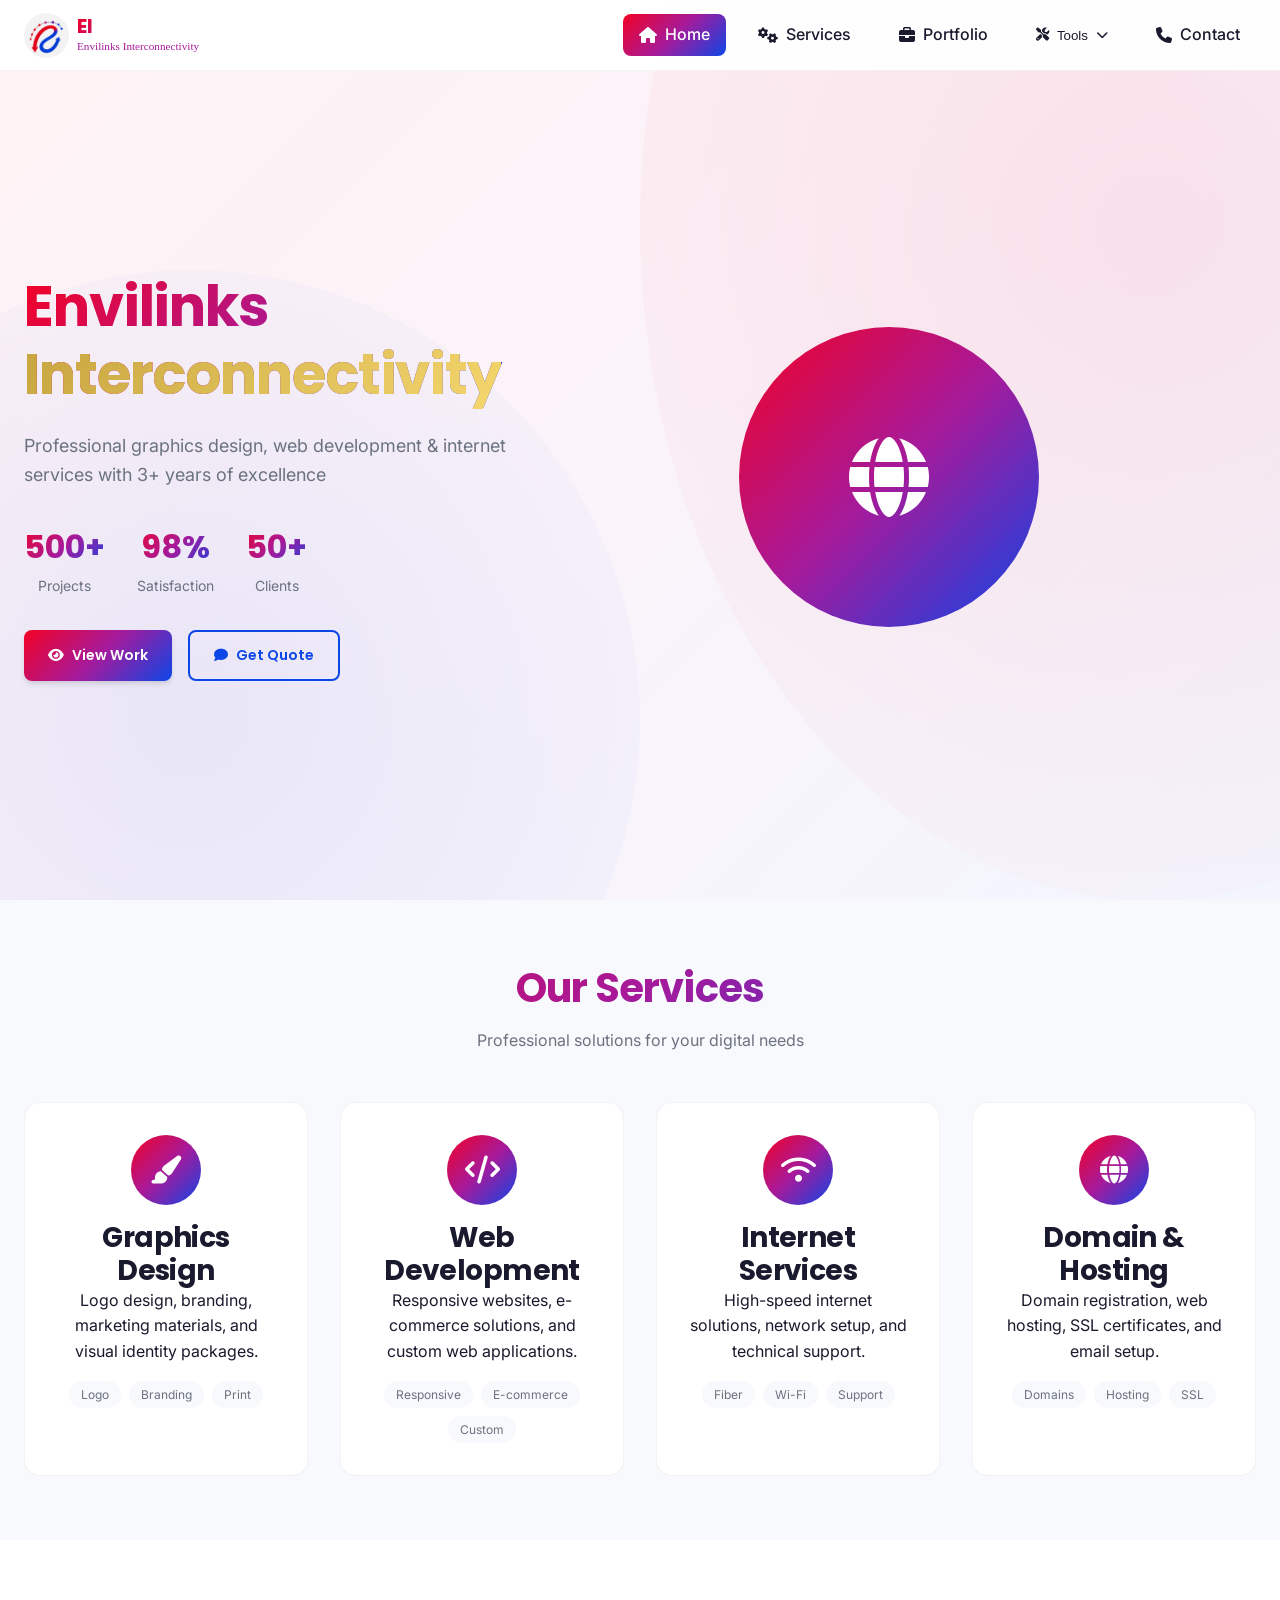
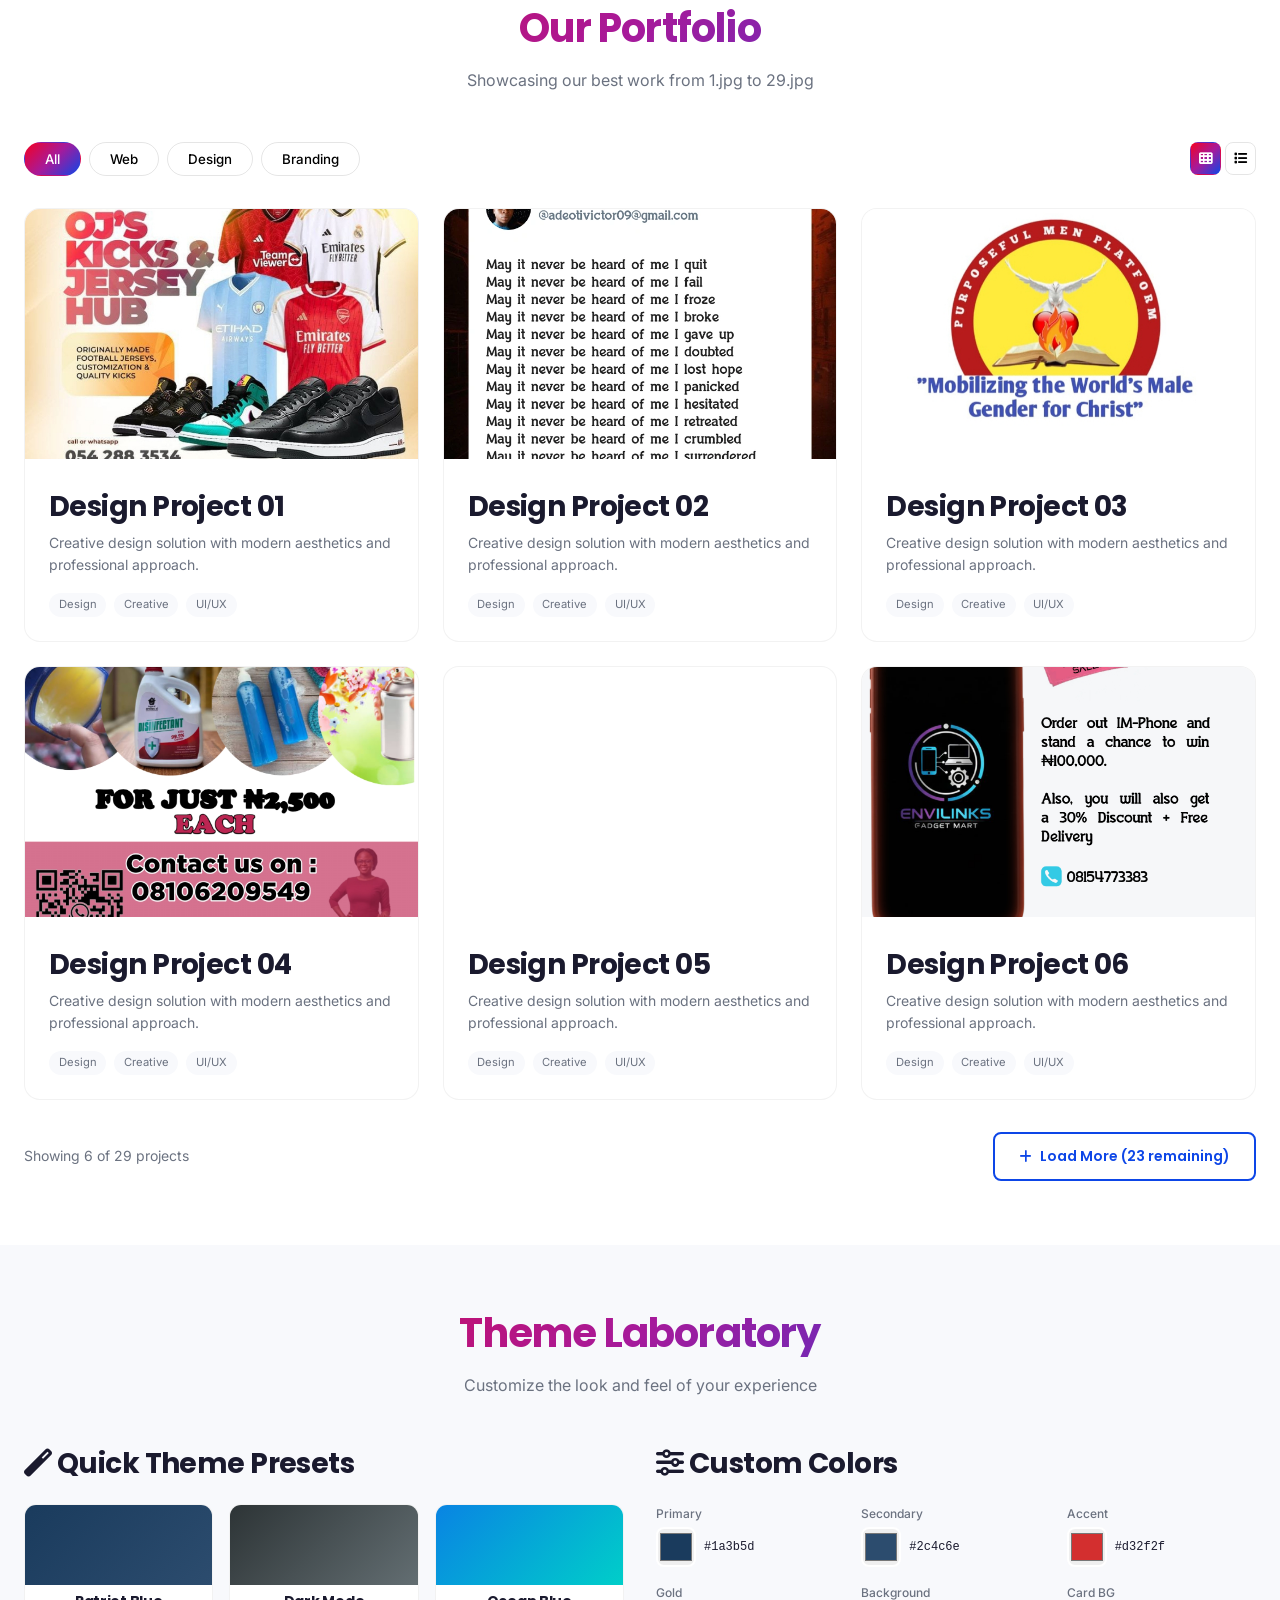
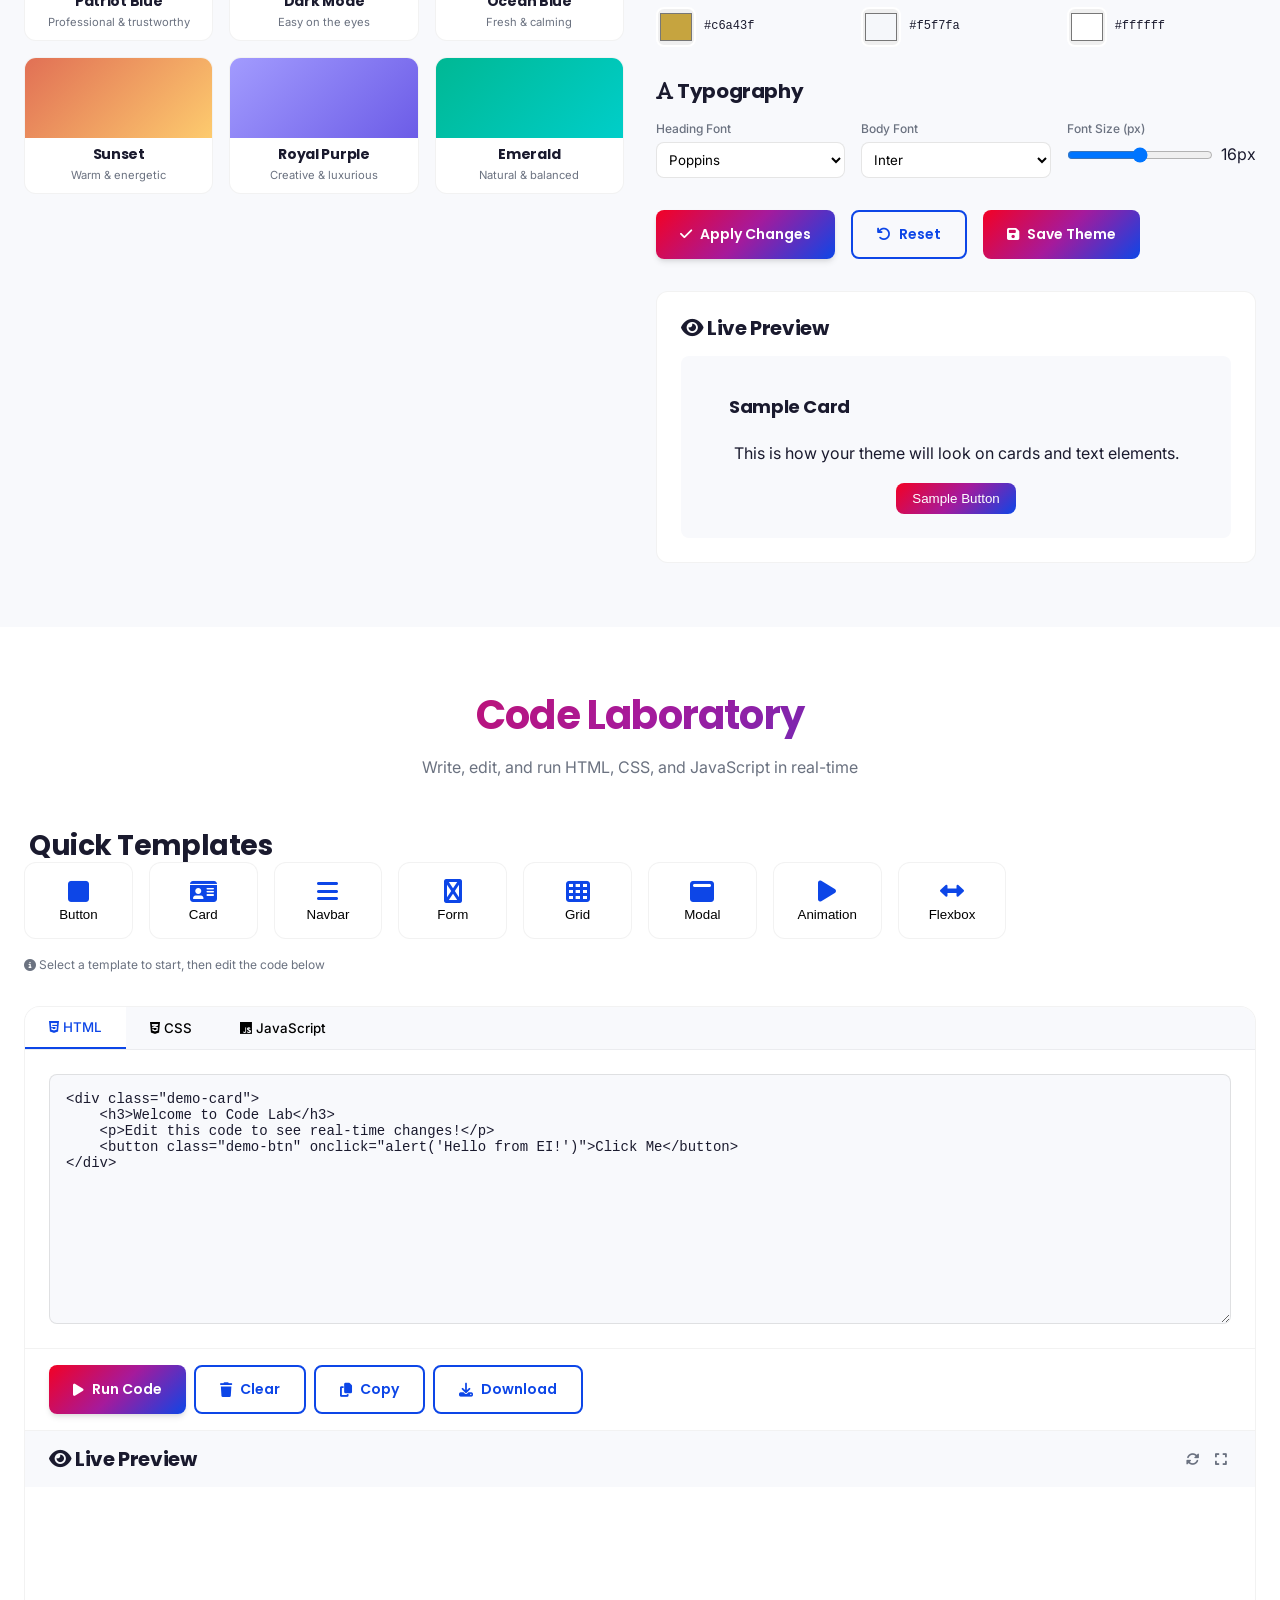
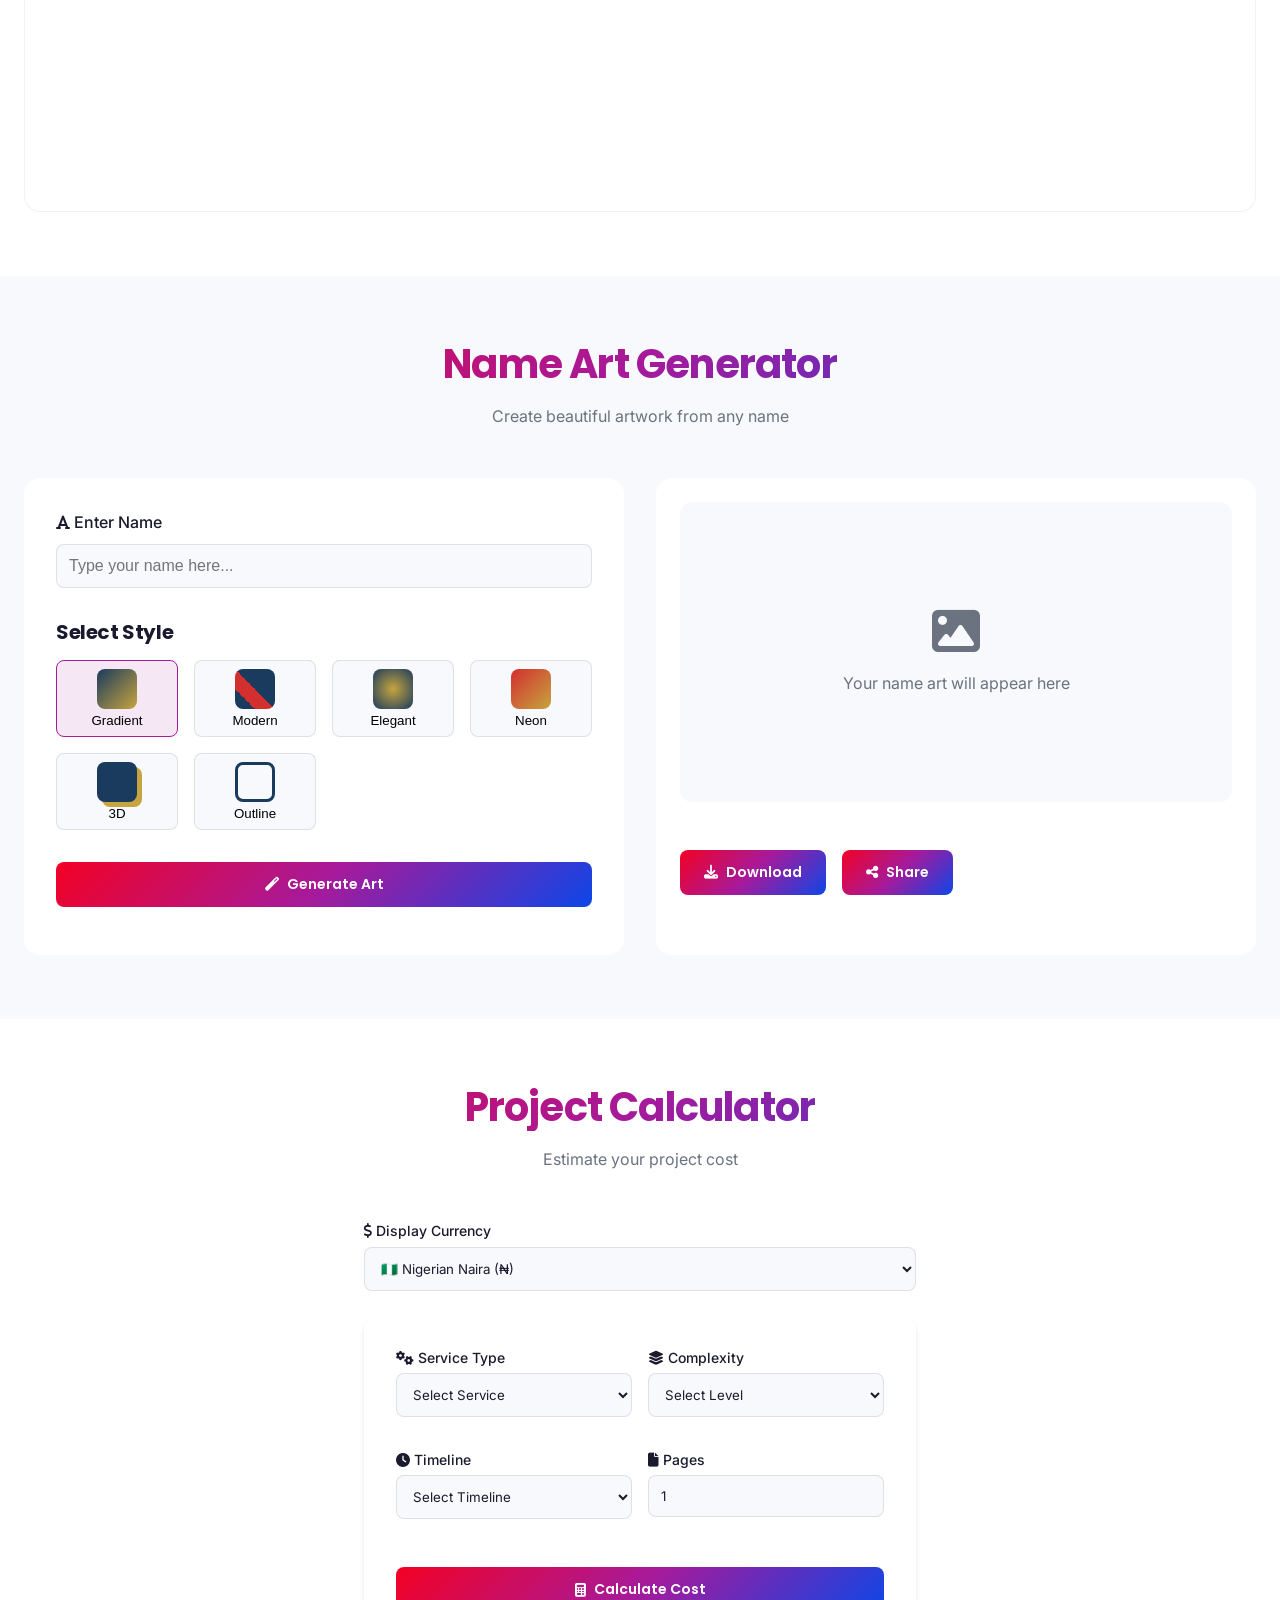
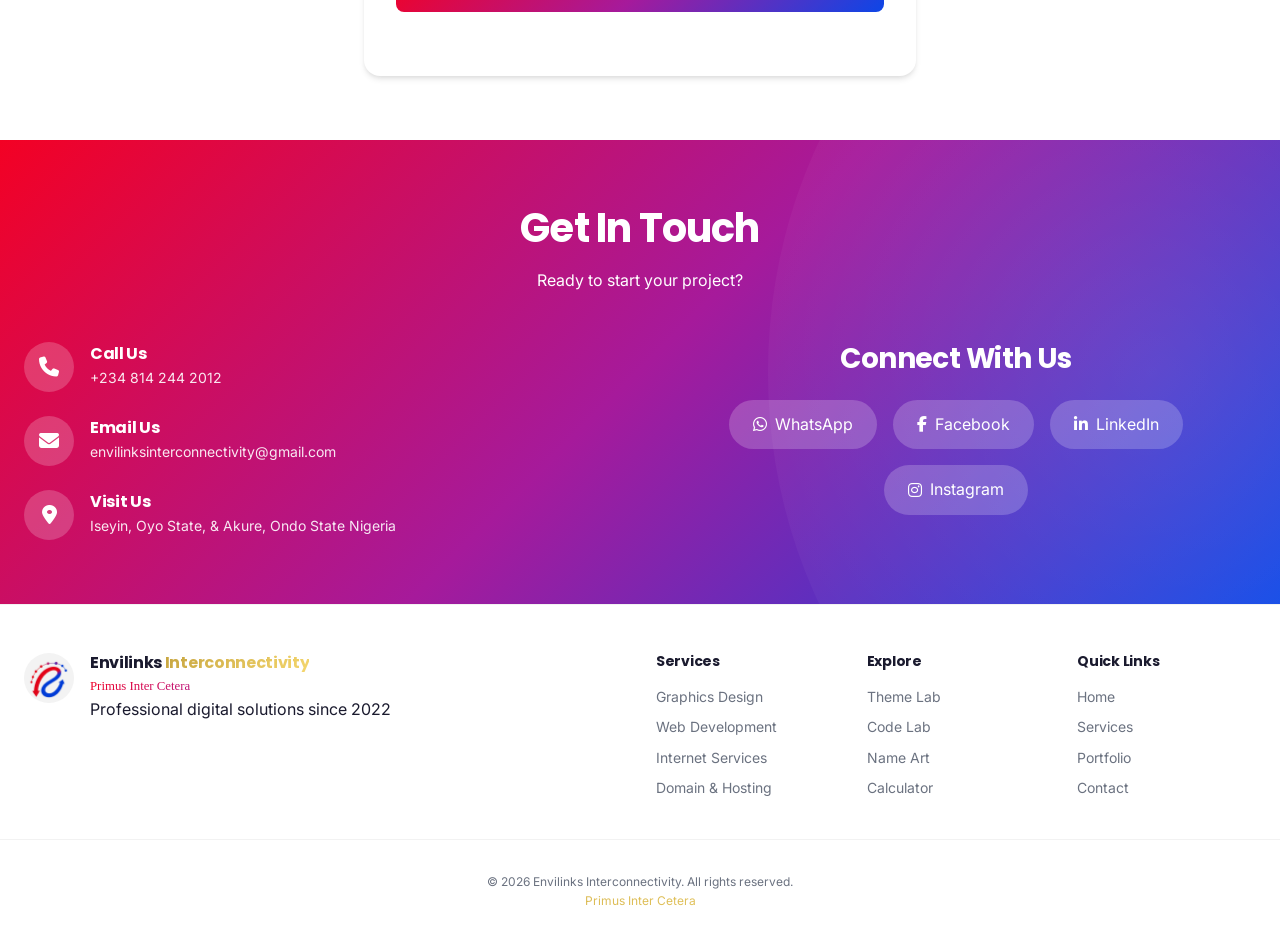
==== index.html @ 2c7b800d "Add files via upload" ====
<!DOCTYPE html>
<html lang="en">
<head>
    <meta charset="UTF-8">
    <meta name="viewport" content="width=device-width, initial-scale=1.0, maximum-scale=1.0, user-scalable=yes">
    <title>Envilinks Interconnectivity | EI</title>
    <link rel="icon" href="logo.png" type="image/jpeg">
    <link rel="stylesheet" href="style.css">
    <link rel="stylesheet" href="https://cdnjs.cloudflare.com/ajax/libs/font-awesome/6.4.0/css/all.min.css">
    <!-- Google Fonts -->
    <link rel="preconnect" href="https://fonts.googleapis.com">
    <link rel="preconnect" href="https://fonts.gstatic.com" crossorigin>
    <link href="https://fonts.googleapis.com/css2?family=Inter:wght@300;400;500;600;700&family=Poppins:wght@400;500;600;700;800&family=Montserrat:wght@700;800&family=Roboto:wght@300;400;500;700&family=Open+Sans:wght@300;400;600;700&family=Lato:wght@300;400;700;900&display=swap" rel="stylesheet">
</head>
<body>
    <!-- Navigation - Completely Fixed -->
    <nav class="navbar">
        <div class="container">
            <div class="nav-content">
                <a href="#home" class="logo">
                    <img src="logo.png" alt="EI Logo" loading="lazy" onerror="this.src='https://via.placeholder.com/40x40/1a3b5d/ffffff?text=EI'">
                    <div class="logo-text">
                        <h1>EI</h1>
                        <p class="tagline">Envilinks Interconnectivity</p>
                    </div>
                </a>

                <button class="mobile-menu-btn" id="mobileMenuBtn" aria-label="Toggle menu">
                    <i class="fas fa-bars"></i>
                </button>

                <div class="nav-links" id="navLinks">
                    <a href="#home" class="nav-link active">
                        <i class="fas fa-home"></i> <span>Home</span>
                    </a>
                    <a href="#services" class="nav-link">
                        <i class="fas fa-cogs"></i> <span>Services</span>
                    </a>
                    <a href="#portfolio" class="nav-link">
                        <i class="fas fa-briefcase"></i> <span>Portfolio</span>
                    </a>
                    
                    <!-- Dropdown for Tools - Fixed -->
                    <div class="dropdown">
                        <button class="nav-link dropdown-toggle" id="themeDropdown">
                            <i class="fas fa-tools"></i> <span>Tools</span> <i class="fas fa-chevron-down dropdown-arrow"></i>
                        </button>
                        <div class="dropdown-menu">
                            <div class="dropdown-header">
                                <i class="fas fa-palette"></i> Theme Lab
                            </div>
                            <a href="#theme-lab" class="dropdown-item">
                                <i class="fas fa-paint-brush"></i> Theme Customizer
                            </a>
                            
                            <div class="dropdown-header">
                                <i class="fas fa-code"></i> Development
                            </div>
                            <a href="#code-lab" class="dropdown-item">
                                <i class="fas fa-laptop-code"></i> Code Lab
                            </a>
                            
                            <div class="dropdown-header">
                                <i class="fas fa-paint-brush"></i> Creative
                            </div>
                            <a href="#name-art" class="dropdown-item">
                                <i class="fas fa-font"></i> Name Art Generator
                            </a>
                            
                            <div class="dropdown-header">
                                <i class="fas fa-calculator"></i> Tools
                            </div>
                            <a href="#calculator" class="dropdown-item">
                                <i class="fas fa-calculator"></i> Project Calculator
                            </a>
                            
                            <div class="dropdown-divider"></div>
                            
                            <div class="dropdown-header">
                                <i class="fas fa-palette"></i> Quick Themes
                            </div>
                            <div class="theme-presets-dropdown">
                                <button class="theme-preset" data-theme="default">
                                    <span class="preset-color" style="background: #1a3b5d;"></span>
                                    <span>Patriot</span>
                                </button>
                                <button class="theme-preset" data-theme="dark">
                                    <span class="preset-color" style="background: #2d3436;"></span>
                                    <span>Dark</span>
                                </button>
                                <button class="theme-preset" data-theme="ocean">
                                    <span class="preset-color" style="background: #0984e3;"></span>
                                    <span>Ocean</span>
                                </button>
                                <button class="theme-preset" data-theme="sunset">
                                    <span class="preset-color" style="background: #e17055;"></span>
                                    <span>Sunset</span>
                                </button>
                                <button class="theme-preset" data-theme="purple">
                                    <span class="preset-color" style="background: #6c5ce7;"></span>
                                    <span>Purple</span>
                                </button>
                                <button class="theme-preset" data-theme="green">
                                    <span class="preset-color" style="background: #00b894;"></span>
                                    <span>Green</span>
                                </button>
                            </div>
                            
                            <div class="dropdown-divider"></div>
                            
                            <button class="dropdown-item" id="openDevlab">
                                <i class="fas fa-flask"></i> Open DevLab
                                <span class="dropdown-shortcut">Ctrl+D</span>
                            </button>
                            
                            <div class="dropdown-divider"></div>
                            
                            <button class="dropdown-item" id="resetAllSettings">
                                <i class="fas fa-undo-alt"></i> Reset All Settings
                                <span class="dropdown-shortcut">Ctrl+R</span>
                            </button>
                        </div>
                    </div>
                    
                    <a href="#contact" class="nav-link">
                        <i class="fas fa-phone"></i> <span>Contact</span>
                    </a>
                </div>
            </div>
        </div>
    </nav>

    <!-- Hero Section -->
    <section class="hero" id="home">
        <div class="container">
            <div class="hero-content">
                <div class="hero-text">
                    <h1 class="hero-title">Envilinks <span class="stellar-gold">Interconnectivity</span></h1>
                    <p class="hero-subtitle">Professional graphics design, web development & internet services with 3+ years of excellence</p>
                    
                    <div class="hero-stats">
                        <div class="stat">
                            <span class="stat-number">500+</span>
                            <span class="stat-label">Projects</span>
                        </div>
                        <div class="stat">
                            <span class="stat-number">98%</span>
                            <span class="stat-label">Satisfaction</span>
                        </div>
                        <div class="stat">
                            <span class="stat-number">50+</span>
                            <span class="stat-label">Clients</span>
                        </div>
                    </div>

                    <div class="hero-buttons">
                        <a href="#portfolio" class="btn btn-primary">
                            <i class="fas fa-eye"></i> View Work
                        </a>
                        <a href="#contact" class="btn btn-secondary">
                            <i class="fas fa-comment"></i> Get Quote
                        </a>
                    </div>
                </div>

                <div class="hero-image">
                    <div class="image-placeholder">
                        <i class="fas fa-globe"></i>
                    </div>
                </div>
            </div>
        </div>
    </section>

    <!-- Services Section -->
    <section class="services" id="services">
        <div class="container">
            <div class="section-header">
                <h2 class="section-title">Our Services</h2>
                <p class="section-subtitle">Professional solutions for your digital needs</p>
            </div>

            <div class="services-grid">
                <div class="service-card">
                    <div class="service-icon">
                        <i class="fas fa-paint-brush"></i>
                    </div>
                    <h3>Graphics Design</h3>
                    <p>Logo design, branding, marketing materials, and visual identity packages.</p>
                    <div class="service-tags">
                        <span>Logo</span>
                        <span>Branding</span>
                        <span>Print</span>
                    </div>
                </div>

                <div class="service-card">
                    <div class="service-icon">
                        <i class="fas fa-code"></i>
                    </div>
                    <h3>Web Development</h3>
                    <p>Responsive websites, e-commerce solutions, and custom web applications.</p>
                    <div class="service-tags">
                        <span>Responsive</span>
                        <span>E-commerce</span>
                        <span>Custom</span>
                    </div>
                </div>

                <div class="service-card">
                    <div class="service-icon">
                        <i class="fas fa-wifi"></i>
                    </div>
                    <h3>Internet Services</h3>
                    <p>High-speed internet solutions, network setup, and technical support.</p>
                    <div class="service-tags">
                        <span>Fiber</span>
                        <span>Wi-Fi</span>
                        <span>Support</span>
                    </div>
                </div>

                <div class="service-card">
                    <div class="service-icon">
                        <i class="fas fa-globe"></i>
                    </div>
                    <h3>Domain & Hosting</h3>
                    <p>Domain registration, web hosting, SSL certificates, and email setup.</p>
                    <div class="service-tags">
                        <span>Domains</span>
                        <span>Hosting</span>
                        <span>SSL</span>
                    </div>
                </div>
            </div>
        </div>
    </section>

    <!-- Portfolio Section -->
    <section class="portfolio" id="portfolio">
        <div class="container">
            <div class="section-header">
                <h2 class="section-title">Our Portfolio</h2>
                <p class="section-subtitle">Showcasing our best work from 1.jpg to 29.jpg</p>
            </div>

            <div class="portfolio-controls">
                <div class="filter-tabs">
                    <button class="filter-btn active" data-filter="all">All</button>
                    <button class="filter-btn" data-filter="web">Web</button>
                    <button class="filter-btn" data-filter="design">Design</button>
                    <button class="filter-btn" data-filter="branding">Branding</button>
                </div>

                <div class="view-toggle">
                    <button class="view-btn active" data-view="grid">
                        <i class="fas fa-th"></i>
                    </button>
                    <button class="view-btn" data-view="list">
                        <i class="fas fa-list"></i>
                    </button>
                </div>
            </div>

            <div class="portfolio-grid grid" id="portfolioGrid">
                <!-- Projects will be loaded here dynamically -->
                <div class="loading">
                    <i class="fas fa-spinner fa-spin"></i>
                    <p>Loading projects...</p>
                </div>
            </div>

            <div class="portfolio-footer">
                <div class="projects-count">
                    <span>Showing <span id="shownCount">0</span> of <span id="totalCount">0</span> projects</span>
                </div>
                <button id="loadMoreBtn" class="btn btn-load-more">
                    <i class="fas fa-plus"></i> Load More
                </button>
            </div>
        </div>
    </section>

    <!-- Theme Lab Section -->
    <section class="theme-lab" id="theme-lab">
        <div class="container">
            <div class="section-header">
                <h2 class="section-title">Theme Laboratory</h2>
                <p class="section-subtitle">Customize the look and feel of your experience</p>
            </div>

            <div class="theme-lab-container">
                <!-- Theme Presets -->
                <div class="theme-presets-panel">
                    <h3><i class="fas fa-magic"></i> Quick Theme Presets</h3>
                    <div class="preset-grid">
                        <div class="theme-card" data-theme="default">
                            <div class="theme-preview" style="background: linear-gradient(135deg, #1a3b5d, #2c4c6e);"></div>
                            <div class="theme-info">
                                <h4>Patriot Blue</h4>
                                <p>Professional & trustworthy</p>
                            </div>
                        </div>
                        <div class="theme-card" data-theme="dark">
                            <div class="theme-preview" style="background: linear-gradient(135deg, #2d3436, #636e72);"></div>
                            <div class="theme-info">
                                <h4>Dark Mode</h4>
                                <p>Easy on the eyes</p>
                            </div>
                        </div>
                        <div class="theme-card" data-theme="ocean">
                            <div class="theme-preview" style="background: linear-gradient(135deg, #0984e3, #00cec9);"></div>
                            <div class="theme-info">
                                <h4>Ocean Blue</h4>
                                <p>Fresh & calming</p>
                            </div>
                        </div>
                        <div class="theme-card" data-theme="sunset">
                            <div class="theme-preview" style="background: linear-gradient(135deg, #e17055, #fdcb6e);"></div>
                            <div class="theme-info">
                                <h4>Sunset</h4>
                                <p>Warm & energetic</p>
                            </div>
                        </div>
                        <div class="theme-card" data-theme="purple">
                            <div class="theme-preview" style="background: linear-gradient(135deg, #a29bfe, #6c5ce7);"></div>
                            <div class="theme-info">
                                <h4>Royal Purple</h4>
                                <p>Creative & luxurious</p>
                            </div>
                        </div>
                        <div class="theme-card" data-theme="green">
                            <div class="theme-preview" style="background: linear-gradient(135deg, #00b894, #00cec9);"></div>
                            <div class="theme-info">
                                <h4>Emerald</h4>
                                <p>Natural & balanced</p>
                            </div>
                        </div>
                    </div>
                </div>

                <!-- Color Customization -->
                <div class="theme-custom-panel">
                    <h3><i class="fas fa-sliders-h"></i> Custom Colors</h3>
                    <div class="color-grid">
                        <div class="color-item">
                            <label>Primary</label>
                            <div class="color-input-wrapper">
                                <input type="color" id="primaryColor" value="#1a3b5d">
                                <span class="color-hex">#1a3b5d</span>
                            </div>
                        </div>
                        <div class="color-item">
                            <label>Secondary</label>
                            <div class="color-input-wrapper">
                                <input type="color" id="secondaryColor" value="#2c4c6e">
                                <span class="color-hex">#2c4c6e</span>
                            </div>
                        </div>
                        <div class="color-item">
                            <label>Accent</label>
                            <div class="color-input-wrapper">
                                <input type="color" id="accentColor" value="#d32f2f">
                                <span class="color-hex">#d32f2f</span>
                            </div>
                        </div>
                        <div class="color-item">
                            <label>Gold</label>
                            <div class="color-input-wrapper">
                                <input type="color" id="goldColor" value="#c6a43f">
                                <span class="color-hex">#c6a43f</span>
                            </div>
                        </div>
                        <div class="color-item">
                            <label>Background</label>
                            <div class="color-input-wrapper">
                                <input type="color" id="bgColor" value="#f5f7fa">
                                <span class="color-hex">#f5f7fa</span>
                            </div>
                        </div>
                        <div class="color-item">
                            <label>Card BG</label>
                            <div class="color-input-wrapper">
                                <input type="color" id="cardBgColor" value="#ffffff">
                                <span class="color-hex">#ffffff</span>
                            </div>
                        </div>
                    </div>

                    <!-- Typography Controls -->
                    <div class="typography-panel">
                        <h4><i class="fas fa-font"></i> Typography</h4>
                        <div class="font-controls">
                            <div class="font-item">
                                <label>Heading Font</label>
                                <select id="headingFont" class="font-select">
                                    <option value="Poppins" selected>Poppins</option>
                                    <option value="Montserrat">Montserrat</option>
                                    <option value="Inter">Inter</option>
                                    <option value="Roboto">Roboto</option>
                                    <option value="Open Sans">Open Sans</option>
                                </select>
                            </div>
                            <div class="font-item">
                                <label>Body Font</label>
                                <select id="bodyFont" class="font-select">
                                    <option value="Inter" selected>Inter</option>
                                    <option value="Poppins">Poppins</option>
                                    <option value="Roboto">Roboto</option>
                                    <option value="Open Sans">Open Sans</option>
                                    <option value="Lato">Lato</option>
                                </select>
                            </div>
                            <div class="font-item">
                                <label>Font Size (px)</label>
                                <div class="range-wrapper">
                                    <input type="range" id="fontSize" min="12" max="20" value="16" step="1">
                                    <span id="fontValue">16px</span>
                                </div>
                            </div>
                        </div>
                    </div>

                    <!-- Theme Actions -->
                    <div class="theme-actions">
                        <button id="applyThemeBtn" class="btn btn-primary">
                            <i class="fas fa-check"></i> Apply Changes
                        </button>
                        <button id="resetThemeBtn" class="btn btn-secondary">
                            <i class="fas fa-undo"></i> Reset
                        </button>
                        <button id="saveThemeBtn" class="btn btn-save">
                            <i class="fas fa-save"></i> Save Theme
                        </button>
                    </div>

                    <!-- Live Preview -->
                    <div class="theme-preview-box">
                        <h4><i class="fas fa-eye"></i> Live Preview</h4>
                        <div class="preview-card">
                            <div class="preview-header">
                                <h5>Sample Card</h5>
                            </div>
                            <div class="preview-body">
                                <p>This is how your theme will look on cards and text elements.</p>
                                <button class="preview-button">Sample Button</button>
                            </div>
                        </div>
                    </div>
                </div>
            </div>
        </div>
    </section>

    <!-- Code Lab Section -->
    <section class="code-lab" id="code-lab">
        <div class="container">
            <div class="section-header">
                <h2 class="section-title">Code Laboratory</h2>
                <p class="section-subtitle">Write, edit, and run HTML, CSS, and JavaScript in real-time</p>
            </div>

            <div class="code-lab-container">
                <!-- Templates Panel -->
                <div class="code-templates-panel">
                    <h3><i class="fas fa-template"></i> Quick Templates</h3>
                    <div class="template-grid">
                        <button class="template-card template-btn" data-template="button">
                            <i class="fas fa-square"></i>
                            <span>Button</span>
                        </button>
                        <button class="template-card template-btn" data-template="card">
                            <i class="fas fa-id-card"></i>
                            <span>Card</span>
                        </button>
                        <button class="template-card template-btn" data-template="navbar">
                            <i class="fas fa-bars"></i>
                            <span>Navbar</span>
                        </button>
                        <button class="template-card template-btn" data-template="form">
                            <i class="fas fa-wpforms"></i>
                            <span>Form</span>
                        </button>
                        <button class="template-card template-btn" data-template="grid">
                            <i class="fas fa-th"></i>
                            <span>Grid</span>
                        </button>
                        <button class="template-card template-btn" data-template="modal">
                            <i class="fas fa-window-maximize"></i>
                            <span>Modal</span>
                        </button>
                        <button class="template-card template-btn" data-template="animation">
                            <i class="fas fa-play"></i>
                            <span>Animation</span>
                        </button>
                        <button class="template-card template-btn" data-template="flex">
                            <i class="fas fa-arrows-alt-h"></i>
                            <span>Flexbox</span>
                        </button>
                    </div>
                    <p class="template-note"><i class="fas fa-info-circle"></i> Select a template to start, then edit the code below</p>
                </div>

                <!-- Code Editor Panel -->
                <div class="code-editor-panel">
                    <!-- Editor Tabs -->
                    <div class="editor-tabs">
                        <button class="editor-tab active" data-editor="html">
                            <i class="fab fa-html5"></i> HTML
                        </button>
                        <button class="editor-tab" data-editor="css">
                            <i class="fab fa-css3-alt"></i> CSS
                        </button>
                        <button class="editor-tab" data-editor="js">
                            <i class="fab fa-js"></i> JavaScript
                        </button>
                    </div>

                    <!-- Code Editors -->
                    <div class="editors-container">
                        <textarea id="htmlEditor" class="code-editor active" placeholder="<!-- Write your HTML here -->" spellcheck="false"><div class="demo-card">
    <h3>Welcome to Code Lab</h3>
    <p>Edit this code to see real-time changes!</p>
    <button class="demo-btn" onclick="alert('Hello from EI!')">Click Me</button>
</div></textarea>
                        
                        <textarea id="cssEditor" class="code-editor" placeholder="/* Write your CSS here */" spellcheck="false">.demo-card {
    background: white;
    padding: 2rem;
    border-radius: 12px;
    box-shadow: 0 4px 12px rgba(0,0,0,0.1);
    max-width: 350px;
    margin: 0 auto;
    text-align: center;
    border: 1px solid #e1e5e9;
}

.demo-card h3 {
    color: #1a3b5d;
    margin-bottom: 1rem;
    font-family: 'Poppins', sans-serif;
}

.demo-card p {
    color: #666;
    margin-bottom: 1.5rem;
}

.demo-btn {
    background: #1a3b5d;
    color: white;
    border: none;
    padding: 0.8rem 1.5rem;
    border-radius: 25px;
    cursor: pointer;
    font-weight: 500;
    transition: all 0.3s;
}

.demo-btn:hover {
    background: #2c4c6e;
    transform: translateY(-2px);
}</textarea>

                        <textarea id="jsEditor" class="code-editor" placeholder="// Write your JavaScript here" spellcheck="false">// Interactive JavaScript example
document.querySelectorAll('.demo-btn').forEach(btn => {
    btn.addEventListener('click', function() {
        this.style.transform = 'scale(0.95)';
        setTimeout(() => {
            this.style.transform = '';
            alert('Button clicked!');
        }, 200);
    });
});</textarea>
                    </div>

                    <!-- Editor Controls -->
                    <div class="editor-controls">
                        <button id="runCodeBtn" class="btn btn-primary">
                            <i class="fas fa-play"></i> Run Code
                        </button>
                        <button id="clearCodeBtn" class="btn btn-secondary">
                            <i class="fas fa-trash"></i> Clear
                        </button>
                        <button id="copyCodeBtn" class="btn btn-secondary">
                            <i class="fas fa-copy"></i> Copy
                        </button>
                        <button id="downloadCodeBtn" class="btn btn-secondary">
                            <i class="fas fa-download"></i> Download
                        </button>
                    </div>

                    <!-- Preview Area -->
                    <div class="preview-container">
                        <div class="preview-header">
                            <h4><i class="fas fa-eye"></i> Live Preview</h4>
                            <div class="preview-controls">
                                <button id="refreshPreview" class="btn-icon" title="Refresh Preview">
                                    <i class="fas fa-sync-alt"></i>
                                </button>
                                <button id="fullscreenPreview" class="btn-icon" title="Fullscreen">
                                    <i class="fas fa-expand"></i>
                                </button>
                            </div>
                        </div>
                        <div class="preview-frame" id="codePreview">
                            <!-- Preview will be injected here -->
                        </div>
                    </div>
                </div>
            </div>
        </div>
    </section>

    <!-- Name Art Generator -->
    <section class="name-art" id="name-art">
        <div class="container">
            <div class="section-header">
                <h2 class="section-title">Name Art Generator</h2>
                <p class="section-subtitle">Create beautiful artwork from any name</p>
            </div>

            <div class="art-container">
                <div class="art-controls">
                    <div class="input-group">
                        <label for="nameInput">
                            <i class="fas fa-font"></i> Enter Name
                        </label>
                        <input type="text" id="nameInput" placeholder="Type your name here..." maxlength="20">
                    </div>

                    <div class="style-selector">
                        <h4>Select Style</h4>
                        <div class="style-options">
                            <button class="style-option active" data-style="gradient">
                                <div class="style-preview" style="background: linear-gradient(135deg, #1a3b5d, #c6a43f);"></div>
                                <span>Gradient</span>
                            </button>
                            <button class="style-option" data-style="modern">
                                <div class="style-preview" style="background: linear-gradient(45deg, #1a3b5d 25%, #d32f2f 25%, #d32f2f 50%, #1a3b5d 50%);"></div>
                                <span>Modern</span>
                            </button>
                            <button class="style-option" data-style="elegant">
                                <div class="style-preview" style="background: radial-gradient(circle, #c6a43f, #1a3b5d);"></div>
                                <span>Elegant</span>
                            </button>
                            <button class="style-option" data-style="neon">
                                <div class="style-preview" style="background: linear-gradient(135deg, #d32f2f, #c6a43f);"></div>
                                <span>Neon</span>
                            </button>
                            <button class="style-option" data-style="3d">
                                <div class="style-preview" style="background: #1a3b5d; box-shadow: 5px 5px 0 #c6a43f;"></div>
                                <span>3D</span>
                            </button>
                            <button class="style-option" data-style="outline">
                                <div class="style-preview" style="background: transparent; border: 3px solid #1a3b5d;"></div>
                                <span>Outline</span>
                            </button>
                        </div>
                    </div>

                    <button id="generateArtBtn" class="btn btn-generate">
                        <i class="fas fa-magic"></i> Generate Art
                    </button>
                </div>

                <div class="art-preview">
                    <div class="preview-area" id="previewArea">
                        <div class="art-placeholder">
                            <i class="fas fa-image"></i>
                            <p>Your name art will appear here</p>
                        </div>
                    </div>

                    <div class="art-actions">
                        <button id="downloadArtBtn" class="btn btn-download" disabled>
                            <i class="fas fa-download"></i> Download
                        </button>
                        <button id="shareArtBtn" class="btn btn-share" disabled>
                            <i class="fas fa-share-alt"></i> Share
                        </button>
                    </div>
                </div>
            </div>
        </div>
    </section>

    <!-- Calculator Section -->
    <section class="calculator" id="calculator">
        <div class="container">
            <div class="section-header">
                <h2 class="section-title">Project Calculator</h2>
                <p class="section-subtitle">Estimate your project cost</p>
            </div>

            <div class="calculator-box">
                <!-- Currency Selector -->
                <div class="currency-selector">
                    <div class="form-group">
                        <label><i class="fas fa-dollar-sign"></i> Display Currency</label>
                        <select id="currencySelector" class="form-input">
                            <option value="NGN" selected>🇳🇬 Nigerian Naira (₦)</option>
                            <option value="USD">🇺🇸 US Dollar ($)</option>
                            <option value="EUR">🇪🇺 Euro (€)</option>
                        </select>
                    </div>
                </div>
                
                <div class="calc-form">
                    <div class="form-grid">
                        <div class="form-group">
                            <label for="serviceType">
                                <i class="fas fa-cogs"></i> Service Type
                            </label>
                            <select id="serviceType" class="form-input">
                                <option value="">Select Service</option>
                                <option value="graphics">Graphics Design</option>
                                <option value="web">Web Development</option>
                                <option value="internet">Internet Services</option>
                                <option value="domain">Domain & Hosting</option>
                            </select>
                        </div>

                        <div class="form-group">
                            <label for="complexity">
                                <i class="fas fa-layer-group"></i> Complexity
                            </label>
                            <select id="complexity" class="form-input">
                                <option value="">Select Level</option>
                                <option value="simple">Simple</option>
                                <option value="medium">Medium</option>
                                <option value="complex">Complex</option>
                            </select>
                        </div>

                        <div class="form-group">
                            <label for="timeline">
                                <i class="fas fa-clock"></i> Timeline
                            </label>
                            <select id="timeline" class="form-input">
                                <option value="">Select Timeline</option>
                                <option value="standard">Standard (2-4 weeks)</option>
                                <option value="fast">Fast (1-2 weeks)</option>
                                <option value="urgent">Urgent (3-7 days)</option>
                            </select>
                        </div>

                        <div class="form-group">
                            <label for="pages">
                                <i class="fas fa-file"></i> Pages
                            </label>
                            <input type="number" id="pages" class="form-input" min="1" max="50" value="1" placeholder="Number of pages">
                        </div>
                    </div>

                    <button id="calculateBtn" class="btn btn-calculate">
                        <i class="fas fa-calculator"></i> Calculate Cost
                    </button>

                    <div class="calc-result" id="calcResult">
                        <div class="result-header">
                            <h3><i class="fas fa-file-invoice-dollar"></i> Estimated Cost</h3>
                        </div>
                        
                        <div class="result-details">
                            <div class="detail-row">
                                <span>Base Price:</span>
                                <span id="basePrice">₦0</span>
                            </div>
                            <div class="detail-row">
                                <span>Complexity:</span>
                                <span id="complexityFactor">1.0x</span>
                            </div>
                            <div class="detail-row">
                                <span>Timeline:</span>
                                <span id="timelineFactor">1.0x</span>
                            </div>
                            <div class="detail-row">
                                <span>Additional:</span>
                                <span id="additionalCost">₦0</span>
                            </div>
                        </div>

                        <div class="result-total">
                            <span>Total Cost:</span>
                            <span id="totalCost" class="total">₦0</span>
                        </div>
                    </div>
                </div>
            </div>
        </div>
    </section>

    <!-- Contact Section -->
    <section class="contact" id="contact">
        <div class="container">
            <div class="section-header">
                <h2 class="section-title">Get In Touch</h2>
                <p class="section-subtitle">Ready to start your project?</p>
            </div>

            <div class="contact-content">
                <div class="contact-info">
                    <div class="info-item">
                        <div class="info-icon">
                            <i class="fas fa-phone"></i>
                        </div>
                        <div class="info-text">
                            <h3>Call Us</h3>
                            <p>+234 814 244 2012</p>
                        </div>
                    </div>

                    <div class="info-item">
                        <div class="info-icon">
                            <i class="fas fa-envelope"></i>
                        </div>
                        <div class="info-text">
                            <h3>Email Us</h3>
                            <p>envilinksinterconnectivity@gmail.com</p>
                        </div>
                    </div>

                    <div class="info-item">
                        <div class="info-icon">
                            <i class="fas fa-map-marker-alt"></i>
                        </div>
                        <div class="info-text">
                            <h3>Visit Us</h3>
                            <p>Iseyin, Oyo State, & Akure, Ondo State Nigeria</p>
                        </div>
                    </div>
                </div>

                <div class="social-section">
                    <h3>Connect With Us</h3>
                    <div class="social-buttons">
                        <a href="https://wa.me/+2348142442012" class="social-btn whatsapp" target="_blank" rel="noopener">
                            <i class="fab fa-whatsapp"></i>
                            WhatsApp
                        </a>
                        <a href="https://facebook.com/Immaculateenvilinks" class="social-btn facebook" target="_blank" rel="noopener">
                            <i class="fab fa-facebook-f"></i>
                            Facebook
                        </a>
                        <a href="https://www.linkedin.com/company/envilinks-interconnectivity" class="social-btn linkedin" target="_blank" rel="noopener">
                            <i class="fab fa-linkedin-in"></i>
                            LinkedIn                        </a>
                        <a href="https://www.instagram.com/envilinks" class="social-btn instagram" target="_blank" rel="noopener">
                            <i class="fab fa-instagram"></i>
                            Instagram
                        </a>
                    </div>
                </div>
            </div>
        </div>
    </section>

    <!-- Footer -->
    <footer class="footer">
        <div class="container">
            <div class="footer-content">
                <div class="footer-brand">
                    <div class="footer-logo">
                        <img src="logo.png" alt="EI Logo" loading="lazy" onerror="this.src='https://via.placeholder.com/50x50/1a3b5d/ffffff?text=EI'">
                    </div>
                    <div class="footer-info">
                        <h2>Envilinks <span class="stellar-gold">Interconnectivity</span></h2>
                        <p class="motto">Primus Inter Cetera</p>
                        <p>Professional digital solutions since 2022</p>
                    </div>
                </div>

                <div class="footer-links">
                    <div class="link-group">
                        <h3>Services</h3>
                        <a href="#services">Graphics Design</a>
                        <a href="#services">Web Development</a>
                        <a href="#services">Internet Services</a>
                        <a href="#services">Domain & Hosting</a>
                    </div>

                    <div class="link-group">
                        <h3>Explore</h3>
                        <a href="#theme-lab">Theme Lab</a>
                        <a href="#code-lab">Code Lab</a>
                        <a href="#name-art">Name Art</a>
                        <a href="#calculator">Calculator</a>
                    </div>

                    <div class="link-group">
                        <h3>Quick Links</h3>
                        <a href="#home">Home</a>
                        <a href="#services">Services</a>
                        <a href="#portfolio">Portfolio</a>
                        <a href="#contact">Contact</a>
                    </div>
                </div>
            </div>

            <div class="footer-bottom">
                <p>&copy; <span id="currentYear"></span> Envilinks Interconnectivity. All rights reserved.</p>
                <p class="motto stellar-gold">Primus Inter Cetera</p>
            </div>
        </div>
    </footer>

    <!-- DevLab Sidebar -->
    <div class="devlab-sidebar" id="devlabSidebar">
        <div class="sidebar-header">
            <h3><i class="fas fa-flask"></i> DevLab</h3>
            <button id="closeDevlab" class="btn-icon" aria-label="Close DevLab">
                <i class="fas fa-times"></i>
            </button>
        </div>
        <div class="sidebar-content">
            <div class="sidebar-tabs">
                <button class="sidebar-tab active" data-tab="html">HTML</button>
                <button class="sidebar-tab" data-tab="css">CSS</button>
                <button class="sidebar-tab" data-tab="js">JS</button>
            </div>
            <div class="sidebar-panels">
                <div class="sidebar-panel active" id="htmlPanel">
                    <textarea placeholder="HTML Code..."></textarea>
                </div>
                <div class="sidebar-panel" id="cssPanel">
                    <textarea placeholder="CSS Code..."></textarea>
                </div>
                <div class="sidebar-panel" id="jsPanel">
                    <textarea placeholder="JavaScript Code..."></textarea>
                </div>
            </div>
            <button class="btn btn-primary" id="runCodeSidebar">Run Code</button>
        </div>
    </div>

    <!-- Lightbox -->
    <div class="lightbox" id="lightbox">
        <div class="lightbox-content">
            <button class="lightbox-close" id="lightboxClose"><i class="fas fa-times"></i></button>
            <img src="" alt="" id="lightboxImg">
            <p class="lightbox-caption" id="lightboxCaption"></p>
            <button class="lightbox-prev" id="lightboxPrev"><i class="fas fa-chevron-left"></i></button>
            <button class="lightbox-next" id="lightboxNext"><i class="fas fa-chevron-right"></i></button>
        </div>
    </div>

    <!-- Libraries -->
    <script src="https://cdnjs.cloudflare.com/ajax/libs/html2canvas/1.4.1/html2canvas.min.js"></script>
    <script src="script.js"></script>
</body>
</html>
---- style.css ----
/* ===== EIMC BRAND IDENTITY CSS v2.0 ===== */
/* Based on official brand guidelines: Red (#F30124) → Magenta (#A61A9B) → Blue (#0D46E7) */

:root {
    /* ===== BRAND PRIMARY COLORS (Official Palette) ===== */
    --brand-red: #F30124;
    --brand-deep-red: #D6003E;
    --brand-purple: #7D1FB8;
    --brand-magenta: #A61A9B;
    --brand-blue: #0D46E7;
    --brand-deep-blue: #0839C9;
    
    /* ===== THEME VARIABLES (Using Official Brand Colors) ===== */
    --patriot-blue: var(--brand-blue);
    --secondary: var(--brand-magenta);
    --ambition-red: var(--brand-red);
    --stellar-gold: #c6a43f;
    --bg-primary: #FFFFFF;
    --bg-card: #FFFFFF;
    --bg-off-white: #F8F9FC;
    --text-dark: #1A1A2E;
    --text-muted: #6B7280;
    
    /* ===== BRAND GRADIENTS ===== */
    --gradient-primary: linear-gradient(135deg, var(--brand-red), var(--brand-magenta), var(--brand-blue));
    --gradient-horizontal: linear-gradient(90deg, var(--brand-red), var(--brand-magenta), var(--brand-blue));
    --gradient-vertical: linear-gradient(180deg, var(--brand-red), var(--brand-magenta), var(--brand-blue));
    --gradient-red-magenta: linear-gradient(135deg, var(--brand-red), var(--brand-magenta));
    --gradient-magenta-blue: linear-gradient(135deg, var(--brand-magenta), var(--brand-blue));
    --gradient-red-blue: linear-gradient(135deg, var(--brand-red), var(--brand-blue));
    
    /* ===== STATUS COLORS ===== */
    --success: #10B981;
    --warning: #F59E0B;
    --error: var(--brand-red);
    --info: var(--brand-blue);
    
    /* ===== TYPOGRAPHY ===== */
    --font-heading: 'Nexagon', 'Poppins', 'Montserrat', sans-serif;
    --font-body: 'Inter', -apple-system, BlinkMacSystemFont, 'Segoe UI', sans-serif;
    --font-size-base: 16px;
    --font-nexagon: 'Nexagon', 'Poppins', 'Montserrat', sans-serif;
    --font-adobe-arabic: 'Adobe Arabic', 'Times New Roman', serif;
    
    /* ===== SPACING ===== */
    --space-xs: 0.25rem;
    --space-sm: 0.5rem;
    --space-md: 1rem;
    --space-lg: 1.5rem;
    --space-xl: 2rem;
    --space-2xl: 3rem;
    --space-3xl: 4rem;
    
    /* ===== BORDER RADIUS ===== */
    --radius-sm: 0.375rem;
    --radius-md: 0.5rem;
    --radius-lg: 0.75rem;
    --radius-xl: 1rem;
    --radius-2xl: 1.5rem;
    --radius-full: 9999px;
    
    /* ===== SHADOWS ===== */
    --shadow-sm: 0 1px 2px 0 rgba(0, 0, 0, 0.05);
    --shadow-md: 0 4px 6px -1px rgba(0, 0, 0, 0.1), 0 2px 4px -1px rgba(0, 0, 0, 0.06);
    --shadow-lg: 0 10px 15px -3px rgba(0, 0, 0, 0.1), 0 4px 6px -2px rgba(0, 0, 0, 0.05);
    --shadow-xl: 0 20px 25px -5px rgba(0, 0, 0, 0.1), 0 10px 10px -5px rgba(0, 0, 0, 0.04);
    --shadow-glow: 0 0 30px rgba(13, 70, 231, 0.3);
    
    /* ===== ANIMATIONS ===== */
    --transition-fast: 150ms ease;
    --transition-normal: 250ms ease;
    --transition-slow: 350ms ease;
    
    /* ===== LAYOUT ===== */
    --header-height: 70px;
    --container-width: 1280px;
    
    /* ===== GRID ===== */
    --grid-columns: 3;
}

/* ===== DARK THEME SUPPORT ===== */
body.dark-theme {
    --patriot-blue: #2d3436;
    --secondary: #636e72;
    --ambition-red: #e17055;
    --stellar-gold: #fdcb6e;
    --bg-primary: #1a1a2e;
    --bg-card: #16213e;
    --bg-white: #1a1a2e;
    --bg-off-white: #16213e;
    --text-dark: #f5f5f5;
    --text-muted: #a0aec0;
}

/* ===== NEXAGON FONT (Custom Font Loading) ===== */
@font-face {
    font-family: 'Nexagon';
    src: url('fonts/Nexagon-Bold.woff2') format('woff2'),
         url('fonts/Nexagon-Bold.woff') format('woff');
    font-weight: 700;
    font-style: normal;
    font-display: swap;
}

@font-face {
    font-family: 'Nexagon';
    src: url('fonts/Nexagon-Regular.woff2') format('woff2'),
         url('fonts/Nexagon-Regular.woff') format('woff');
    font-weight: 400;
    font-style: normal;
    font-display: swap;
}

@font-face {
    font-family: 'Adobe Arabic';
    src: url('fonts/AdobeArabic-Regular.woff2') format('woff2');
    font-weight: 400;
    font-style: normal;
    font-display: swap;
}

/* ===== RESET & BASE ===== */
* {
    margin: 0;
    padding: 0;
    box-sizing: border-box;
}

html {
    font-size: var(--font-size-base);
    scroll-behavior: smooth;
    -webkit-font-smoothing: antialiased;
    -moz-osx-font-smoothing: grayscale;
}

body {
    font-family: var(--font-body);
    color: var(--text-dark);
    background: var(--bg-primary);
    line-height: 1.6;
    overflow-x: hidden;
}

/* ===== TYPOGRAPHY ===== */
h1, h2, h3, h4, h5, h6 {
    font-family: var(--font-heading);
    font-weight: 700;
    line-height: 1.2;
    letter-spacing: -0.02em;
}

h1 { font-size: clamp(2rem, 5vw, 3.5rem); }
h2 { font-size: clamp(1.75rem, 4vw, 2.5rem); }
h3 { font-size: clamp(1.25rem, 3vw, 1.75rem); }
h4 { font-size: 1.25rem; }
h5 { font-size: 1.125rem; }
h6 { font-size: 1rem; }

.section-title {
    text-align: center;
    margin-bottom: var(--space-md);
    background: var(--gradient-primary);
    -webkit-background-clip: text;
    background-clip: text;
    color: transparent;
}

.section-subtitle {
    text-align: center;
    color: var(--text-muted);
    max-width: 600px;
    margin: 0 auto var(--space-2xl);
}

/* ===== BUTTONS ===== */
.btn {
    display: inline-flex;
    align-items: center;
    justify-content: center;
    gap: var(--space-sm);
    padding: 0.75rem 1.5rem;
    font-family: var(--font-heading);
    font-weight: 600;
    font-size: 0.875rem;
    border: none;
    border-radius: var(--radius-md);
    cursor: pointer;
    transition: all var(--transition-normal);
    text-decoration: none;
    position: relative;
    overflow: hidden;
}

.btn-primary {
    background: var(--gradient-primary);
    color: white;
    box-shadow: var(--shadow-md);
}

.btn-primary:hover {
    transform: translateY(-2px);
    box-shadow: var(--shadow-lg);
}

.btn-primary::before {
    content: '';
    position: absolute;
    top: 0;
    left: -100%;
    width: 100%;
    height: 100%;
    background: linear-gradient(90deg, transparent, rgba(255,255,255,0.2), transparent);
    transition: left 0.5s ease;
}

.btn-primary:hover::before {
    left: 100%;
}

.btn-secondary {
    background: transparent;
    color: var(--brand-blue);
    border: 2px solid var(--brand-blue);
}

.btn-secondary:hover {
    background: var(--brand-blue);
    color: white;
    border-color: var(--brand-blue);
}

.btn-outline {
    background: transparent;
    color: var(--text-dark);
    border: 1px solid var(--text-muted);
}

.btn-outline:hover {
    border-color: var(--brand-magenta);
    color: var(--brand-magenta);
}

.btn-calculate, .btn-generate, .btn-save, .btn-download, .btn-share {
    background: var(--gradient-primary);
    color: white;
}

.btn-calculate:hover, .btn-generate:hover, .btn-save:hover, .btn-download:hover, .btn-share:hover {
    transform: translateY(-2px);
    box-shadow: var(--shadow-md);
}

/* ===== NAVIGATION ===== */
.navbar {
    position: fixed;
    top: 0;
    left: 0;
    right: 0;
    background: rgba(255, 255, 255, 0.95);
    backdrop-filter: blur(10px);
    z-index: 1000;
    border-bottom: 1px solid rgba(0, 0, 0, 0.05);
}

.nav-content {
    display: flex;
    justify-content: space-between;
    align-items: center;
    height: var(--header-height);
    max-width: var(--container-width);
    margin: 0 auto;
    padding: 0 var(--space-lg);
}

.logo {
    display: flex;
    align-items: center;
    gap: var(--space-sm);
    text-decoration: none;
}

.logo img {
    width: 45px;
    height: 45px;
    border-radius: 50%;
    object-fit: cover;
}

.logo-text h1 {
    font-size: 1.25rem;
    margin: 0;
    background: var(--gradient-primary);
    -webkit-background-clip: text;
    background-clip: text;
    color: transparent;
}

.logo-text .tagline {
    font-family: var(--font-adobe-arabic);
    font-size: 0.7rem;
    color: var(--brand-magenta);
    margin: 0;
}

.nav-links {
    display: flex;
    align-items: center;
    gap: var(--space-md);
}

.nav-link {
    display: flex;
    align-items: center;
    gap: 8px;
    padding: 0.5rem 1rem;
    color: var(--text-dark);
    text-decoration: none;
    font-weight: 500;
    border-radius: var(--radius-md);
    transition: all var(--transition-fast);
}

.nav-link:hover,
.nav-link.active {
    background: var(--gradient-primary);
    color: white;
}

/* ===== DROPDOWN MENU ===== */
.dropdown {
    position: relative;
}

.dropdown-toggle {
    background: none;
    border: none;
    cursor: pointer;
}

.dropdown-arrow {
    font-size: 0.75rem;
    transition: transform var(--transition-fast);
}

.dropdown.active .dropdown-arrow {
    transform: rotate(180deg);
}

.dropdown-menu {
    position: absolute;
    top: calc(100% + 8px);
    right: 0;
    min-width: 260px;
    background: var(--bg-card);
    border-radius: var(--radius-lg);
    box-shadow: var(--shadow-xl);
    opacity: 0;
    visibility: hidden;
    transform: translateY(-10px);
    transition: all var(--transition-normal);
    z-index: 1000;
    border: 1px solid rgba(0, 0, 0, 0.05);
}

.dropdown.active .dropdown-menu {
    opacity: 1;
    visibility: visible;
    transform: translateY(0);
}

.dropdown-header {
    padding: 0.75rem 1rem;
    font-size: 0.75rem;
    font-weight: 600;
    color: var(--text-muted);
    text-transform: uppercase;
    letter-spacing: 0.5px;
}

.dropdown-item {
    display: flex;
    align-items: center;
    justify-content: space-between;
    gap: var(--space-sm);
    padding: 0.75rem 1rem;
    color: var(--text-dark);
    text-decoration: none;
    transition: all var(--transition-fast);
    width: 100%;
    background: none;
    border: none;
    cursor: pointer;
    font-family: inherit;
    font-size: 0.875rem;
}

.dropdown-item:hover {
    background: rgba(0, 0, 0, 0.05);
}

.dropdown-shortcut {
    font-size: 0.7rem;
    color: var(--text-muted);
}

.dropdown-divider {
    height: 1px;
    background: rgba(0, 0, 0, 0.1);
    margin: 0.5rem 0;
}

/* Theme presets in dropdown */
.theme-presets-dropdown {
    display: grid;
    grid-template-columns: repeat(2, 1fr);
    gap: 0.5rem;
    padding: 0.5rem;
}

.theme-preset {
    display: flex;
    align-items: center;
    gap: 0.5rem;
    padding: 0.5rem;
    background: none;
    border: 1px solid rgba(0, 0, 0, 0.1);
    border-radius: var(--radius-md);
    cursor: pointer;
    font-size: 0.75rem;
}

.theme-preset:hover {
    background: rgba(0, 0, 0, 0.05);
}

.preset-color {
    width: 20px;
    height: 20px;
    border-radius: 50%;
}

/* Mobile menu button */
.mobile-menu-btn {
    display: none;
    background: none;
    border: none;
    font-size: 1.5rem;
    cursor: pointer;
    color: var(--text-dark);
}

/* ===== HERO SECTION ===== */
.hero {
    min-height: 100vh;
    display: flex;
    align-items: center;
    padding: calc(var(--header-height) + var(--space-2xl)) 0 var(--space-3xl);
    background: linear-gradient(135deg, rgba(243, 1, 36, 0.05), rgba(166, 26, 155, 0.05), rgba(13, 70, 231, 0.05));
    position: relative;
    overflow: hidden;
}

.hero::before {
    content: '';
    position: absolute;
    top: -50%;
    right: -30%;
    width: 80%;
    height: 150%;
    background: radial-gradient(circle, rgba(243, 1, 36, 0.08), transparent);
    border-radius: 50%;
    pointer-events: none;
}

.hero::after {
    content: '';
    position: absolute;
    bottom: -30%;
    left: -20%;
    width: 70%;
    height: 100%;
    background: radial-gradient(circle, rgba(13, 70, 231, 0.08), transparent);
    border-radius: 50%;
    pointer-events: none;
}

.hero-content {
    display: flex;
    align-items: center;
    justify-content: space-between;
    gap: var(--space-2xl);
    max-width: var(--container-width);
    margin: 0 auto;
    padding: 0 var(--space-lg);
    position: relative;
    z-index: 1;
}

.hero-text {
    flex: 1;
}

.hero-title {
    background: var(--gradient-primary);
    -webkit-background-clip: text;
    background-clip: text;
    color: transparent;
    margin-bottom: var(--space-lg);
}

.stellar-gold {
    background: linear-gradient(135deg, #c6a43f, #f5d76e);
    -webkit-background-clip: text;
    background-clip: text;
    color: transparent;
}

.hero-subtitle {
    font-size: 1.125rem;
    color: var(--text-muted);
    margin-bottom: var(--space-xl);
}

.hero-stats {
    display: flex;
    gap: var(--space-xl);
    margin-bottom: var(--space-xl);
}

.stat {
    text-align: center;
}

.stat-number {
    display: block;
    font-size: 2rem;
    font-weight: 700;
    font-family: var(--font-heading);
    background: var(--gradient-primary);
    -webkit-background-clip: text;
    background-clip: text;
    color: transparent;
}

.stat-label {
    font-size: 0.875rem;
    color: var(--text-muted);
}

.hero-buttons {
    display: flex;
    gap: var(--space-md);
}

.hero-image {
    flex: 1;
    display: flex;
    justify-content: center;
}

.image-placeholder {
    width: 300px;
    height: 300px;
    background: var(--gradient-primary);
    border-radius: 50%;
    display: flex;
    align-items: center;
    justify-content: center;
    animation: pulseGlow 3s ease-in-out infinite;
}

.image-placeholder i {
    font-size: 5rem;
    color: white;
}

@keyframes pulseGlow {
    0%, 100% { box-shadow: 0 0 0 0 rgba(13, 70, 231, 0.4); }
    50% { box-shadow: 0 0 0 20px rgba(13, 70, 231, 0); }
}

/* ===== SERVICES SECTION ===== */
.services {
    padding: var(--space-3xl) 0;
    background: var(--bg-off-white);
}

.services-grid {
    display: grid;
    grid-template-columns: repeat(auto-fit, minmax(280px, 1fr));
    gap: var(--space-xl);
    max-width: var(--container-width);
    margin: 0 auto;
    padding: 0 var(--space-lg);
}

.service-card {
    background: var(--bg-card);
    padding: var(--space-xl);
    border-radius: var(--radius-xl);
    text-align: center;
    transition: all var(--transition-normal);
    border: 1px solid rgba(0, 0, 0, 0.05);
    position: relative;
    overflow: hidden;
}

.service-card::before {
    content: '';
    position: absolute;
    top: 0;
    left: 0;
    right: 0;
    height: 4px;
    background: var(--gradient-primary);
    transform: scaleX(0);
    transition: transform var(--transition-normal);
}

.service-card:hover::before {
    transform: scaleX(1);
}

.service-card:hover {
    transform: translateY(-5px);
    box-shadow: var(--shadow-xl);
}

.service-icon {
    width: 70px;
    height: 70px;
    background: var(--gradient-primary);
    border-radius: var(--radius-full);
    display: flex;
    align-items: center;
    justify-content: center;
    margin: 0 auto var(--space-md);
    color: white;
    font-size: 1.75rem;
}

.service-tags {
    display: flex;
    flex-wrap: wrap;
    gap: 0.5rem;
    justify-content: center;
    margin-top: var(--space-md);
}

.service-tags span {
    font-size: 0.75rem;
    padding: 0.25rem 0.75rem;
    background: var(--bg-off-white);
    border-radius: var(--radius-full);
    color: var(--text-muted);
}

/* ===== PORTFOLIO SECTION ===== */
.portfolio {
    padding: var(--space-3xl) 0;
}

.portfolio-controls {
    display: flex;
    justify-content: space-between;
    align-items: center;
    flex-wrap: wrap;
    gap: var(--space-md);
    max-width: var(--container-width);
    margin: 0 auto var(--space-xl);
    padding: 0 var(--space-lg);
}

.filter-tabs {
    display: flex;
    gap: var(--space-sm);
    flex-wrap: wrap;
}

.filter-btn {
    padding: 0.5rem 1.25rem;
    background: transparent;
    border: 1px solid rgba(0, 0, 0, 0.1);
    border-radius: var(--radius-full);
    cursor: pointer;
    font-family: var(--font-body);
    font-weight: 500;
    transition: all var(--transition-fast);
}

.filter-btn:hover,
.filter-btn.active {
    background: var(--gradient-primary);
    color: white;
    border-color: transparent;
}

.view-toggle {
    display: flex;
    gap: var(--space-xs);
}

.view-btn {
    padding: 0.5rem;
    background: transparent;
    border: 1px solid rgba(0, 0, 0, 0.1);
    border-radius: var(--radius-md);
    cursor: pointer;
    transition: all var(--transition-fast);
}

.view-btn:hover,
.view-btn.active {
    background: var(--gradient-primary);
    color: white;
    border-color: transparent;
}

.portfolio-grid {
    display: grid;
    grid-template-columns: repeat(auto-fill, minmax(320px, 1fr));
    gap: var(--space-lg);
    max-width: var(--container-width);
    margin: 0 auto;
    padding: 0 var(--space-lg);
}

.portfolio-grid.list {
    grid-template-columns: 1fr;
}

.portfolio-item {
    background: var(--bg-card);
    border-radius: var(--radius-xl);
    overflow: hidden;
    transition: all var(--transition-normal);
    border: 1px solid rgba(0, 0, 0, 0.05);
}

.portfolio-item:hover {
    transform: translateY(-5px);
    box-shadow: var(--shadow-xl);
}

.portfolio-image {
    position: relative;
    overflow: hidden;
    cursor: pointer;
}

.portfolio-image img {
    width: 100%;
    height: 250px;
    object-fit: cover;
    transition: transform var(--transition-slow);
}

.portfolio-item:hover .portfolio-image img {
    transform: scale(1.05);
}

.portfolio-info {
    padding: var(--space-lg);
}

.portfolio-info h3 {
    margin-bottom: var(--space-sm);
}

.portfolio-info p {
    color: var(--text-muted);
    font-size: 0.875rem;
    margin-bottom: var(--space-md);
}

.portfolio-tags {
    display: flex;
    flex-wrap: wrap;
    gap: 0.5rem;
}

.portfolio-tag {
    font-size: 0.7rem;
    padding: 0.2rem 0.6rem;
    background: var(--bg-off-white);
    border-radius: var(--radius-full);
    color: var(--text-muted);
}

.portfolio-footer {
    display: flex;
    justify-content: space-between;
    align-items: center;
    flex-wrap: wrap;
    gap: var(--space-md);
    max-width: var(--container-width);
    margin: var(--space-xl) auto 0;
    padding: 0 var(--space-lg);
}

.projects-count {
    font-size: 0.875rem;
    color: var(--text-muted);
}

.btn-load-more {
    background: transparent;
    border: 2px solid var(--brand-blue);
    color: var(--brand-blue);
}

.btn-load-more:hover {
    background: var(--gradient-primary);
    color: white;
    border-color: transparent;
}

.loading {
    text-align: center;
    padding: var(--space-3xl);
    color: var(--text-muted);
}

.loading i {
    font-size: 2rem;
    margin-bottom: var(--space-md);
}

/* ===== LIGHTBOX ===== */
.lightbox {
    display: none;
    position: fixed;
    top: 0;
    left: 0;
    width: 100%;
    height: 100%;
    background: rgba(0, 0, 0, 0.95);
    z-index: 2000;
    align-items: center;
    justify-content: center;
}

.lightbox.active {
    display: flex;
}

.lightbox-content {
    position: relative;
    max-width: 90%;
    max-height: 90%;
}

.lightbox-content img {
    max-width: 100%;
    max-height: 80vh;
    border-radius: var(--radius-lg);
}

.lightbox-caption {
    text-align: center;
    color: white;
    padding: var(--space-md);
}

.lightbox-close {
    position: absolute;
    top: -40px;
    right: 0;
    background: none;
    border: none;
    color: white;
    font-size: 2rem;
    cursor: pointer;
}

.lightbox-prev,
.lightbox-next {
    position: absolute;
    top: 50%;
    transform: translateY(-50%);
    background: rgba(255, 255, 255, 0.2);
    border: none;
    color: white;
    padding: 1rem;
    cursor: pointer;
    border-radius: 50%;
    transition: all var(--transition-fast);
}

.lightbox-prev:hover,
.lightbox-next:hover {
    background: rgba(255, 255, 255, 0.4);
}

.lightbox-prev {
    left: -60px;
}

.lightbox-next {
    right: -60px;
}

/* ===== THEME LAB ===== */
.theme-lab {
    padding: var(--space-3xl) 0;
    background: var(--bg-off-white);
}

.theme-lab-container {
    max-width: var(--container-width);
    margin: 0 auto;
    padding: 0 var(--space-lg);
    display: grid;
    grid-template-columns: repeat(auto-fit, minmax(400px, 1fr));
    gap: var(--space-xl);
}

.theme-presets-panel h3,
.theme-custom-panel h3 {
    margin-bottom: var(--space-lg);
}

.preset-grid {
    display: grid;
    grid-template-columns: repeat(auto-fill, minmax(150px, 1fr));
    gap: var(--space-md);
}

.theme-card {
    background: var(--bg-card);
    border-radius: var(--radius-lg);
    overflow: hidden;
    cursor: pointer;
    transition: all var(--transition-fast);
    border: 1px solid rgba(0, 0, 0, 0.05);
}

.theme-card:hover {
    transform: translateY(-3px);
    box-shadow: var(--shadow-md);
}

.theme-preview {
    height: 80px;
}

.theme-info {
    padding: var(--space-sm);
    text-align: center;
}

.theme-info h4 {
    font-size: 0.875rem;
    margin-bottom: 0.25rem;
}

.theme-info p {
    font-size: 0.7rem;
    color: var(--text-muted);
}

.color-grid {
    display: grid;
    grid-template-columns: repeat(auto-fill, minmax(180px, 1fr));
    gap: var(--space-md);
    margin-bottom: var(--space-xl);
}

.color-item label {
    display: block;
    font-size: 0.75rem;
    font-weight: 500;
    margin-bottom: var(--space-xs);
    color: var(--text-muted);
}

.color-input-wrapper {
    display: flex;
    align-items: center;
    gap: var(--space-sm);
}

.color-input-wrapper input[type="color"] {
    width: 40px;
    height: 40px;
    border: 2px solid var(--bg-card);
    border-radius: var(--radius-md);
    cursor: pointer;
}

.color-hex {
    font-size: 0.75rem;
    font-family: monospace;
}

.typography-panel {
    margin-bottom: var(--space-xl);
}

.typography-panel h4 {
    margin-bottom: var(--space-md);
}

.font-controls {
    display: grid;
    grid-template-columns: repeat(auto-fill, minmax(180px, 1fr));
    gap: var(--space-md);
}

.font-item label {
    display: block;
    font-size: 0.75rem;
    font-weight: 500;
    margin-bottom: var(--space-xs);
    color: var(--text-muted);
}

.font-select {
    width: 100%;
    padding: 0.5rem;
    border: 1px solid rgba(0, 0, 0, 0.1);
    border-radius: var(--radius-md);
    background: var(--bg-card);
    font-family: var(--font-body);
}

.range-wrapper {
    display: flex;
    align-items: center;
    gap: var(--space-sm);
}

.range-wrapper input {
    flex: 1;
}

.theme-actions {
    display: flex;
    gap: var(--space-md);
    margin-bottom: var(--space-xl);
    flex-wrap: wrap;
}

.theme-preview-box {
    background: var(--bg-card);
    border-radius: var(--radius-lg);
    padding: var(--space-lg);
    border: 1px solid rgba(0, 0, 0, 0.05);
}

.theme-preview-box h4 {
    margin-bottom: var(--space-md);
}

.preview-card {
    background: var(--bg-off-white);
    border-radius: var(--radius-md);
    padding: var(--space-lg);
    text-align: center;
}

.preview-header h5 {
    margin-bottom: var(--space-sm);
}

.preview-button {
    margin-top: var(--space-md);
    padding: 0.5rem 1rem;
    background: var(--gradient-primary);
    color: white;
    border: none;
    border-radius: var(--radius-md);
    cursor: pointer;
}

/* ===== CODE LAB ===== */
.code-lab {
    padding: var(--space-3xl) 0;
}

.code-lab-container {
    max-width: var(--container-width);
    margin: 0 auto;
    padding: 0 var(--space-lg);
}

.code-templates-panel {
    margin-bottom: var(--space-xl);
}

.template-grid {
    display: grid;
    grid-template-columns: repeat(auto-fill, minmax(100px, 1fr));
    gap: var(--space-md);
    margin-bottom: var(--space-md);
}

.template-card {
    display: flex;
    flex-direction: column;
    align-items: center;
    gap: var(--space-xs);
    padding: var(--space-md);
    background: var(--bg-card);
    border: 1px solid rgba(0, 0, 0, 0.05);
    border-radius: var(--radius-lg);
    cursor: pointer;
    transition: all var(--transition-fast);
}

.template-card:hover {
    transform: translateY(-2px);
    border-color: var(--brand-magenta);
    box-shadow: var(--shadow-md);
}

.template-card i {
    font-size: 1.5rem;
    color: var(--brand-blue);
}

.template-note {
    font-size: 0.75rem;
    color: var(--text-muted);
}

.code-editor-panel {
    background: var(--bg-card);
    border-radius: var(--radius-xl);
    overflow: hidden;
    border: 1px solid rgba(0, 0, 0, 0.05);
}

.editor-tabs {
    display: flex;
    background: var(--bg-off-white);
    border-bottom: 1px solid rgba(0, 0, 0, 0.05);
}

.editor-tab {
    padding: 0.75rem 1.5rem;
    background: none;
    border: none;
    cursor: pointer;
    font-family: var(--font-body);
    font-weight: 500;
    transition: all var(--transition-fast);
}

.editor-tab.active {
    background: var(--bg-card);
    color: var(--brand-blue);
    border-bottom: 2px solid var(--brand-blue);
}

.editors-container {
    padding: var(--space-lg);
}

.code-editor {
    display: none;
    width: 100%;
    min-height: 250px;
    padding: var(--space-md);
    font-family: 'Monaco', 'Menlo', monospace;
    font-size: 0.875rem;
    border: 1px solid rgba(0, 0, 0, 0.1);
    border-radius: var(--radius-md);
    background: var(--bg-off-white);
    color: var(--text-dark);
    resize: vertical;
}

.code-editor.active {
    display: block;
}

.editor-controls {
    display: flex;
    gap: var(--space-sm);
    padding: var(--space-md) var(--space-lg);
    border-top: 1px solid rgba(0, 0, 0, 0.05);
}

.preview-container {
    border-top: 1px solid rgba(0, 0, 0, 0.05);
}

.preview-header {
    display: flex;
    justify-content: space-between;
    align-items: center;
    padding: var(--space-md) var(--space-lg);
    background: var(--bg-off-white);
}

.preview-controls {
    display: flex;
    gap: var(--space-sm);
}

.btn-icon {
    background: none;
    border: none;
    cursor: pointer;
    padding: 0.25rem;
    color: var(--text-muted);
    transition: all var(--transition-fast);
}

.btn-icon:hover {
    color: var(--brand-blue);
}

.preview-frame {
    min-height: 300px;
    background: white;
    border-radius: var(--radius-md);
    margin: 0 var(--space-lg) var(--space-lg);
    overflow: auto;
}

/* ===== NAME ART GENERATOR ===== */
.name-art {
    padding: var(--space-3xl) 0;
    background: var(--bg-off-white);
}

.art-container {
    max-width: var(--container-width);
    margin: 0 auto;
    padding: 0 var(--space-lg);
    display: grid;
    grid-template-columns: 1fr 1fr;
    gap: var(--space-xl);
}

.art-controls {
    background: var(--bg-card);
    padding: var(--space-xl);
    border-radius: var(--radius-xl);
}

.input-group {
    margin-bottom: var(--space-xl);
}

.input-group label {
    display: block;
    font-weight: 500;
    margin-bottom: var(--space-sm);
}

.input-group input {
    width: 100%;
    padding: 0.75rem;
    border: 1px solid rgba(0, 0, 0, 0.1);
    border-radius: var(--radius-md);
    font-size: 1rem;
    background: var(--bg-off-white);
    color: var(--text-dark);
}

.style-selector h4 {
    margin-bottom: var(--space-md);
}

.style-options {
    display: grid;
    grid-template-columns: repeat(auto-fill, minmax(100px, 1fr));
    gap: var(--space-md);
    margin-bottom: var(--space-xl);
}

.style-option {
    display: flex;
    flex-direction: column;
    align-items: center;
    gap: var(--space-xs);
    padding: var(--space-sm);
    background: var(--bg-off-white);
    border: 1px solid rgba(0, 0, 0, 0.1);
    border-radius: var(--radius-md);
    cursor: pointer;
    transition: all var(--transition-fast);
}

.style-option.active {
    border-color: var(--brand-magenta);
    background: rgba(166, 26, 155, 0.1);
}

.style-preview {
    width: 40px;
    height: 40px;
    border-radius: var(--radius-md);
}

.btn-generate {
    width: 100%;
    margin-bottom: var(--space-md);
}

.art-preview {
    background: var(--bg-card);
    border-radius: var(--radius-xl);
    overflow: hidden;
}

.preview-area {
    min-height: 300px;
    display: flex;
    align-items: center;
    justify-content: center;
    background: var(--bg-off-white);
    margin: var(--space-lg);
    border-radius: var(--radius-lg);
}

.art-placeholder {
    text-align: center;
    color: var(--text-muted);
}

.art-placeholder i {
    font-size: 3rem;
    margin-bottom: var(--space-md);
}

.generated-art {
    width: 100%;
    height: 100%;
    min-height: 250px;
    display: flex;
    align-items: center;
    justify-content: center;
}

.art-actions {
    display: flex;
    gap: var(--space-md);
    padding: var(--space-lg);
}

/* ===== CALCULATOR SECTION ===== */
.calculator {
    padding: var(--space-3xl) 0;
}

.calculator-box {
    max-width: 600px;
    margin: 0 auto;
    padding: 0 var(--space-lg);
}

.currency-selector {
    margin-bottom: var(--space-lg);
}

.calc-form {
    background: var(--bg-card);
    padding: var(--space-xl);
    border-radius: var(--radius-xl);
    box-shadow: var(--shadow-md);
}

.form-grid {
    display: grid;
    grid-template-columns: repeat(auto-fit, minmax(200px, 1fr));
    gap: var(--space-md);
    margin-bottom: var(--space-xl);
}

.form-group {
    margin-bottom: var(--space-md);
}

.form-group label {
    display: block;
    font-weight: 500;
    margin-bottom: var(--space-xs);
    font-size: 0.875rem;
}

.form-input {
    width: 100%;
    padding: 0.75rem;
    border: 1px solid rgba(0, 0, 0, 0.1);
    border-radius: var(--radius-md);
    font-family: var(--font-body);
    background: var(--bg-off-white);
    color: var(--text-dark);
}

.btn-calculate {
    width: 100%;
    margin-bottom: var(--space-xl);
}

.calc-result {
    display: none;
    border-top: 1px solid rgba(0, 0, 0, 0.1);
    padding-top: var(--space-xl);
}

.calc-result.active {
    display: block;
}

.result-header {
    margin-bottom: var(--space-md);
}

.result-details {
    margin-bottom: var(--space-md);
}

.detail-row {
    display: flex;
    justify-content: space-between;
    padding: var(--space-sm) 0;
    border-bottom: 1px dashed rgba(0, 0, 0, 0.05);
}

.result-total {
    display: flex;
    justify-content: space-between;
    padding-top: var(--space-md);
    font-size: 1.25rem;
    font-weight: 700;
    background: var(--gradient-primary);
    -webkit-background-clip: text;
    background-clip: text;
    color: transparent;
}

/* ===== CONTACT SECTION ===== */
.contact {
    padding: var(--space-3xl) 0;
    background: var(--gradient-primary);
    color: white;
    position: relative;
    overflow: hidden;
}

.contact::before {
    content: '';
    position: absolute;
    top: -50%;
    right: -20%;
    width: 60%;
    height: 200%;
    background: radial-gradient(circle, rgba(255,255,255,0.1), transparent);
    border-radius: 50%;
}

.contact .section-title,
.contact .section-subtitle {
    color: white;
}

.contact-content {
    display: grid;
    grid-template-columns: repeat(auto-fit, minmax(280px, 1fr));
    gap: var(--space-xl);
    max-width: var(--container-width);
    margin: 0 auto;
    padding: 0 var(--space-lg);
    position: relative;
    z-index: 1;
}

.contact-info {
    display: flex;
    flex-direction: column;
    gap: var(--space-lg);
}

.info-item {
    display: flex;
    align-items: center;
    gap: var(--space-md);
}

.info-icon {
    width: 50px;
    height: 50px;
    background: rgba(255, 255, 255, 0.2);
    border-radius: var(--radius-full);
    display: flex;
    align-items: center;
    justify-content: center;
    font-size: 1.25rem;
}

.info-text h3 {
    font-size: 1rem;
    margin-bottom: 0.25rem;
}

.info-text p {
    opacity: 0.9;
    font-size: 0.875rem;
}

.social-section {
    text-align: center;
}

.social-section h3 {
    margin-bottom: var(--space-lg);
}

.social-buttons {
    display: flex;
    flex-wrap: wrap;
    gap: var(--space-md);
    justify-content: center;
}

.social-btn {
    display: inline-flex;
    align-items: center;
    gap: var(--space-sm);
    padding: 0.75rem 1.5rem;
    background: rgba(255, 255, 255, 0.2);
    border-radius: var(--radius-full);
    color: white;
    text-decoration: none;
    transition: all var(--transition-fast);
}

.social-btn:hover {
    background: white;
    transform: translateY(-2px);
}

.social-btn.whatsapp:hover { color: #25D366; }
.social-btn.facebook:hover { color: #1877F2; }
.social-btn.linkedin:hover { color: #0077B5; }
.social-btn.instagram:hover { color: #E4405F; }

/* ===== FOOTER ===== */
.footer {
    background: var(--bg-card);
    padding: var(--space-2xl) 0 var(--space-lg);
    border-top: 1px solid rgba(0, 0, 0, 0.05);
}

.footer-content {
    max-width: var(--container-width);
    margin: 0 auto;
    padding: 0 var(--space-lg);
    display: grid;
    grid-template-columns: repeat(auto-fit, minmax(250px, 1fr));
    gap: var(--space-xl);
}

.footer-brand {
    display: flex;
    gap: var(--space-md);
}

.footer-logo img {
    width: 50px;
    height: 50px;
    border-radius: 50%;
    object-fit: cover;
}

.footer-info h2 {
    font-size: 1rem;
    margin-bottom: var(--space-xs);
}

.footer-info .motto {
    font-family: var(--font-adobe-arabic);
    font-size: 0.8rem;
    background: var(--gradient-primary);
    -webkit-background-clip: text;
    background-clip: text;
    color: transparent;
}

.footer-links {
    display: grid;
    grid-template-columns: repeat(auto-fit, minmax(150px, 1fr));
    gap: var(--space-xl);
}

.link-group h3 {
    font-size: 0.875rem;
    margin-bottom: var(--space-md);
}

.link-group a {
    display: block;
    color: var(--text-muted);
    text-decoration: none;
    font-size: 0.875rem;
    margin-bottom: var(--space-sm);
    transition: all var(--transition-fast);
}

.link-group a:hover {
    background: var(--gradient-primary);
    -webkit-background-clip: text;
    background-clip: text;
    color: transparent;
}

.footer-bottom {
    text-align: center;
    padding-top: var(--space-xl);
    margin-top: var(--space-xl);
    border-top: 1px solid rgba(0, 0, 0, 0.05);
    font-size: 0.75rem;
    color: var(--text-muted);
}

/* ===== DEVLAB SIDEBAR ===== */
.devlab-sidebar {
    position: fixed;
    top: 0;
    right: -100%;
    width: 100%;
    max-width: 500px;
    height: 100vh;
    background: var(--bg-card);
    box-shadow: var(--shadow-xl);
    z-index: 2000;
    transition: right var(--transition-normal);
    display: flex;
    flex-direction: column;
}

.devlab-sidebar.active {
    right: 0;
}

.sidebar-header {
    display: flex;
    justify-content: space-between;
    align-items: center;
    padding: var(--space-md) var(--space-lg);
    background: var(--gradient-primary);
    color: white;
}

.sidebar-content {
    flex: 1;
    padding: var(--space-lg);
    display: flex;
    flex-direction: column;
    gap: var(--space-md);
}

.sidebar-tabs {
    display: flex;
    gap: var(--space-sm);
}

.sidebar-tab {
    padding: 0.5rem 1rem;
    background: var(--bg-off-white);
    border: none;
    border-radius: var(--radius-md);
    cursor: pointer;
}

.sidebar-tab.active {
    background: var(--gradient-primary);
    color: white;
}

.sidebar-panels {
    flex: 1;
}

.sidebar-panel {
    display: none;
    height: 100%;
}

.sidebar-panel.active {
    display: block;
}

.sidebar-panel textarea {
    width: 100%;
    height: 300px;
    padding: var(--space-md);
    font-family: monospace;
    border: 1px solid rgba(0, 0, 0, 0.1);
    border-radius: var(--radius-md);
    background: var(--bg-off-white);
    color: var(--text-dark);
    resize: vertical;
}

/* ===== NOTIFICATION ===== */
.notification {
    position: fixed;
    bottom: 20px;
    right: 20px;
    background: var(--gradient-primary);
    color: white;
    padding: 12px 24px;
    border-radius: var(--radius-full);
    z-index: 3000;
    animation: slideIn 0.3s ease;
    box-shadow: var(--shadow-lg);
}

@keyframes slideIn {
    from {
        transform: translateX(100%);
        opacity: 0;
    }
    to {
        transform: translateX(0);
        opacity: 1;
    }
}

@keyframes slideOut {
    from {
        transform: translateX(0);
        opacity: 1;
    }
    to {
        transform: translateX(100%);
        opacity: 0;
    }
}

/* ===== RESPONSIVE DESIGN ===== */
@media (max-width: 992px) {
    .hero-content {
        flex-direction: column;
        text-align: center;
    }
    
    .hero-stats {
        justify-content: center;
    }
    
    .hero-buttons {
        justify-content: center;
    }
    
    .art-container {
        grid-template-columns: 1fr;
    }
    
    .theme-lab-container {
        grid-template-columns: 1fr;
    }
}

@media (max-width: 768px) {
    .mobile-menu-btn {
        display: block;
    }
    
    .nav-links {
        position: fixed;
        top: var(--header-height);
        left: -100%;
        width: 80%;
        max-width: 300px;
        height: calc(100vh - var(--header-height));
        background: var(--bg-card);
        flex-direction: column;
        align-items: flex-start;
        padding: var(--space-lg);
        transition: left var(--transition-normal);
        box-shadow: var(--shadow-lg);
        overflow-y: auto;
    }
    
    .nav-links.active {
        left: 0;
    }
    
    .nav-link {
        width: 100%;
    }
    
    .dropdown {
        width: 100%;
    }
    
    .dropdown-menu {
        position: static;
        box-shadow: none;
        opacity: 1;
        visibility: visible;
        transform: none;
        display: none;
        margin-top: var(--space-sm);
    }
    
    .dropdown.active .dropdown-menu {
        display: block;
    }
    
    .hero-stats {
        flex-direction: column;
        gap: var(--space-md);
        align-items: center;
    }
    
    .hero-buttons {
        flex-direction: column;
        align-items: center;
    }
    
    .btn {
        width: 100%;
        justify-content: center;
    }
    
    .services-grid {
        grid-template-columns: 1fr;
    }
    
    .portfolio-grid {
        grid-template-columns: 1fr;
    }
    
    .lightbox-prev {
        left: 10px;
    }
    
    .lightbox-next {
        right: 10px;
    }
    
    .footer-content {
        grid-template-columns: 1fr;
        text-align: center;
    }
    
    .footer-brand {
        flex-direction: column;
        align-items: center;
        text-align: center;
    }
    
    .footer-links {
        grid-template-columns: 1fr;
        text-align: center;
    }
    
    .info-item {
        justify-content: center;
    }
}

@media (max-width: 480px) {
    .hero-title {
        font-size: 1.75rem;
    }
    
    .section-title {
        font-size: 1.5rem;
    }
    
    .template-grid {
        grid-template-columns: repeat(2, 1fr);
    }
    
    .color-grid {
        grid-template-columns: 1fr;
    }
    
    .form-grid {
        grid-template-columns: 1fr;
    }
    
    .theme-actions {
        flex-direction: column;
    }
    
    .art-actions {
        flex-direction: column;
    }
}

/* ===== SCROLLBAR STYLING ===== */
::-webkit-scrollbar {
    width: 8px;
}

::-webkit-scrollbar-track {
    background: var(--bg-off-white);
}

::-webkit-scrollbar-thumb {
    background: var(--gradient-primary);
    border-radius: var(--radius-full);
}

::-webkit-scrollbar-thumb:hover {
    background: var(--brand-blue);
}

/* ===== SELECTION STYLING ===== */
::selection {
    background: var(--brand-magenta);
    color: white;
}
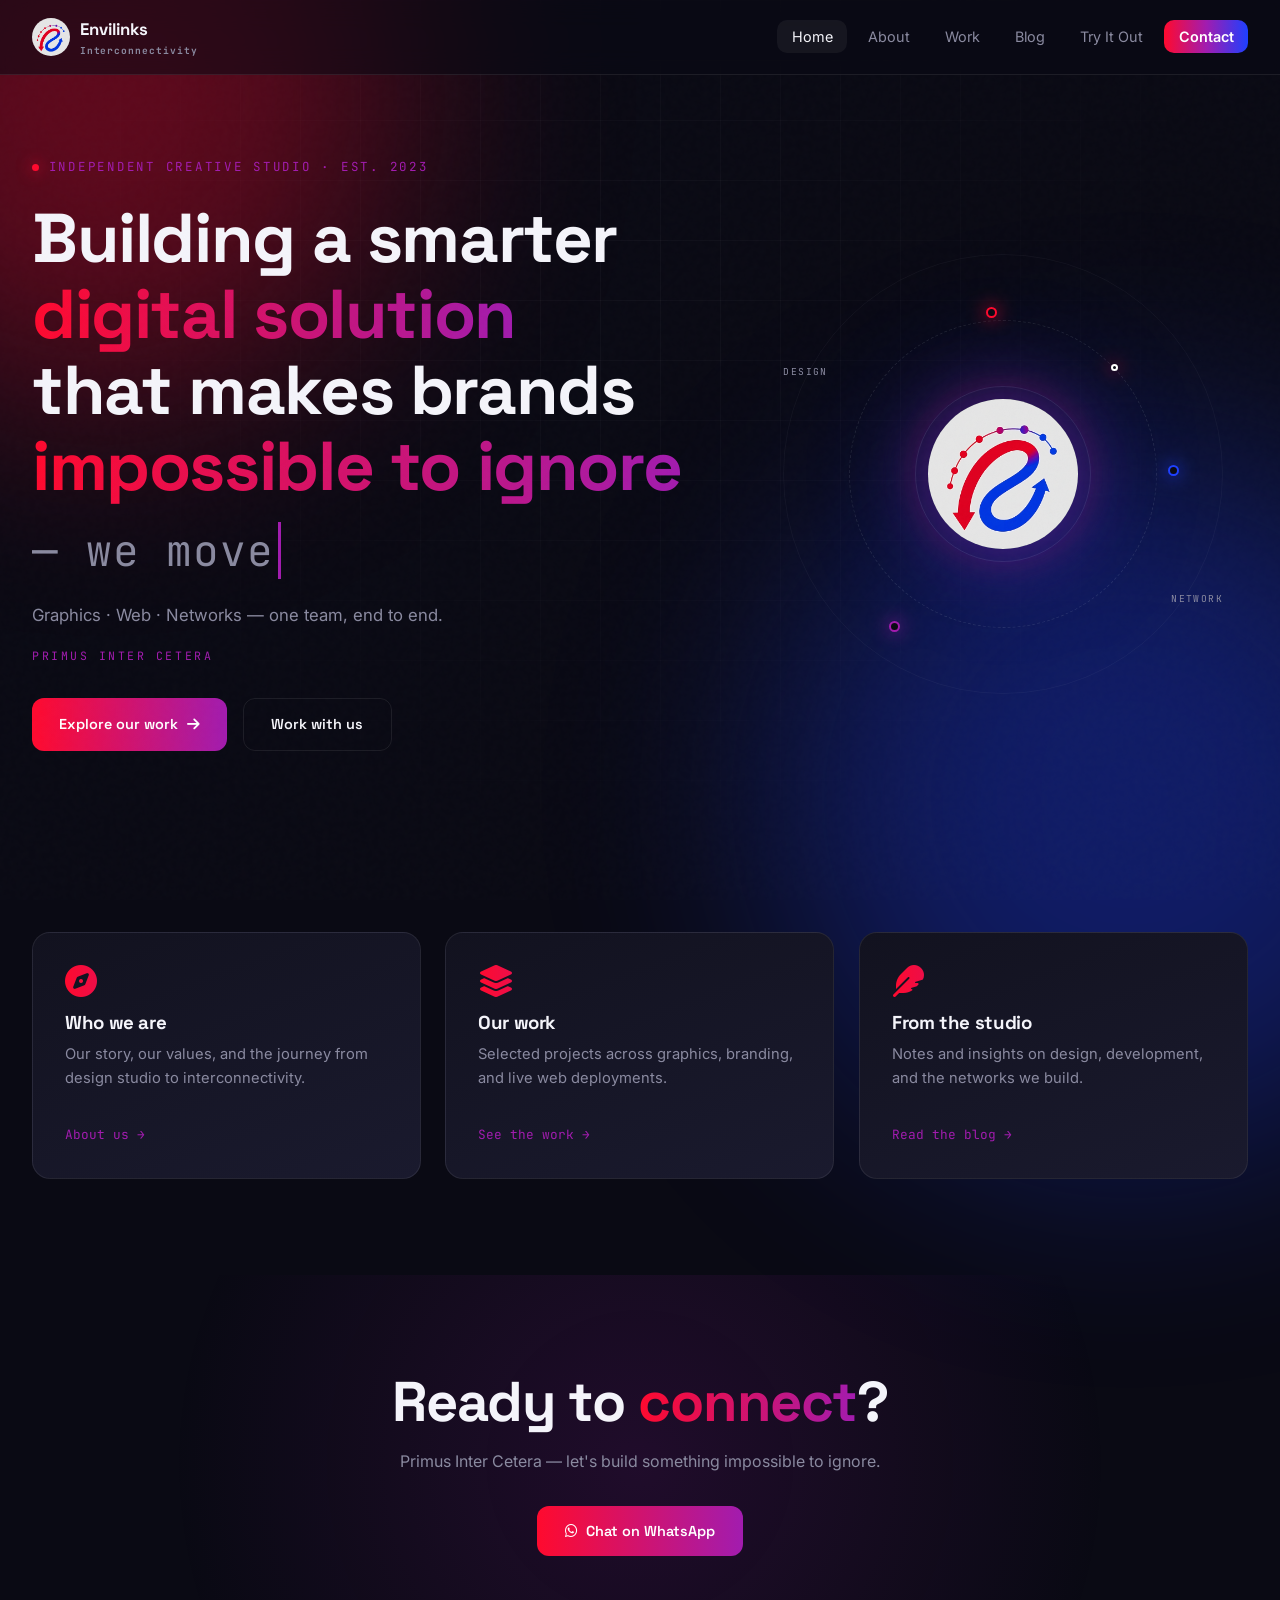
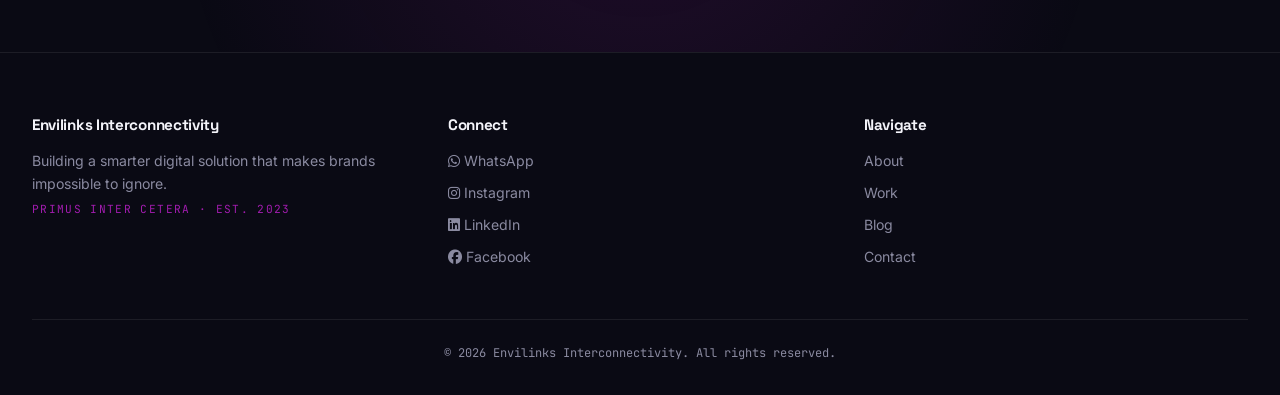
==== commit bbb72e8c: "Add files via upload" ====
--- a/index.html
+++ b/index.html
@@ -1,952 +1,145 @@
-<!DOCTYPE html>
-<html lang="en">
-<head>
-    <meta charset="UTF-8">
-    <meta name="viewport" content="width=device-width, initial-scale=1.0, maximum-scale=1.0, user-scalable=yes">
-    <title>Envilinks Interconnectivity | EI</title>
-    <link rel="icon" href="logo.png" type="image/jpeg">
-    <link rel="stylesheet" href="style.css">
-    <link rel="stylesheet" href="https://cdnjs.cloudflare.com/ajax/libs/font-awesome/6.4.0/css/all.min.css">
-    <!-- Google Fonts -->
-    <link rel="preconnect" href="https://fonts.googleapis.com">
-    <link rel="preconnect" href="https://fonts.gstatic.com" crossorigin>
-    <link href="https://fonts.googleapis.com/css2?family=Inter:wght@300;400;500;600;700&family=Poppins:wght@400;500;600;700;800&family=Montserrat:wght@700;800&family=Roboto:wght@300;400;500;700&family=Open+Sans:wght@300;400;600;700&family=Lato:wght@300;400;700;900&display=swap" rel="stylesheet">
-</head>
-<body>
-    <!-- Navigation - Completely Fixed -->
-    <nav class="navbar">
-        <div class="container">
-            <div class="nav-content">
-                <a href="#home" class="logo">
-                    <img src="logo.png" alt="EI Logo" loading="lazy" onerror="this.src='https://via.placeholder.com/40x40/1a3b5d/ffffff?text=EI'">
-                    <div class="logo-text">
-                        <h1>EI</h1>
-                        <p class="tagline">Envilinks Interconnectivity</p>
-                    </div>
-                </a>
-
-                <button class="mobile-menu-btn" id="mobileMenuBtn" aria-label="Toggle menu">
-                    <i class="fas fa-bars"></i>
-                </button>
-
-                <div class="nav-links" id="navLinks">
-                    <a href="#home" class="nav-link active">
-                        <i class="fas fa-home"></i> <span>Home</span>
-                    </a>
-                    <a href="#services" class="nav-link">
-                        <i class="fas fa-cogs"></i> <span>Services</span>
-                    </a>
-                    <a href="#portfolio" class="nav-link">
-                        <i class="fas fa-briefcase"></i> <span>Portfolio</span>
-                    </a>
-                    
-                    <!-- Dropdown for Tools - Fixed -->
-                    <div class="dropdown">
-                        <button class="nav-link dropdown-toggle" id="themeDropdown">
-                            <i class="fas fa-tools"></i> <span>Tools</span> <i class="fas fa-chevron-down dropdown-arrow"></i>
-                        </button>
-                        <div class="dropdown-menu">
-                            <div class="dropdown-header">
-                                <i class="fas fa-palette"></i> Theme Lab
-                            </div>
-                            <a href="#theme-lab" class="dropdown-item">
-                                <i class="fas fa-paint-brush"></i> Theme Customizer
-                            </a>
-                            
-                            <div class="dropdown-header">
-                                <i class="fas fa-code"></i> Development
-                            </div>
-                            <a href="#code-lab" class="dropdown-item">
-                                <i class="fas fa-laptop-code"></i> Code Lab
-                            </a>
-                            
-                            <div class="dropdown-header">
-                                <i class="fas fa-paint-brush"></i> Creative
-                            </div>
-                            <a href="#name-art" class="dropdown-item">
-                                <i class="fas fa-font"></i> Name Art Generator
-                            </a>
-                            
-                            <div class="dropdown-header">
-                                <i class="fas fa-calculator"></i> Tools
-                            </div>
-                            <a href="#calculator" class="dropdown-item">
-                                <i class="fas fa-calculator"></i> Project Calculator
-                            </a>
-                            
-                            <div class="dropdown-divider"></div>
-                            
-                            <div class="dropdown-header">
-                                <i class="fas fa-palette"></i> Quick Themes
-                            </div>
-                            <div class="theme-presets-dropdown">
-                                <button class="theme-preset" data-theme="default">
-                                    <span class="preset-color" style="background: #1a3b5d;"></span>
-                                    <span>Patriot</span>
-                                </button>
-                                <button class="theme-preset" data-theme="dark">
-                                    <span class="preset-color" style="background: #2d3436;"></span>
-                                    <span>Dark</span>
-                                </button>
-                                <button class="theme-preset" data-theme="ocean">
-                                    <span class="preset-color" style="background: #0984e3;"></span>
-                                    <span>Ocean</span>
-                                </button>
-                                <button class="theme-preset" data-theme="sunset">
-                                    <span class="preset-color" style="background: #e17055;"></span>
-                                    <span>Sunset</span>
-                                </button>
-                                <button class="theme-preset" data-theme="purple">
-                                    <span class="preset-color" style="background: #6c5ce7;"></span>
-                                    <span>Purple</span>
-                                </button>
-                                <button class="theme-preset" data-theme="green">
-                                    <span class="preset-color" style="background: #00b894;"></span>
-                                    <span>Green</span>
-                                </button>
-                            </div>
-                            
-                            <div class="dropdown-divider"></div>
-                            
-                            <button class="dropdown-item" id="openDevlab">
-                                <i class="fas fa-flask"></i> Open DevLab
-                                <span class="dropdown-shortcut">Ctrl+D</span>
-                            </button>
-                            
-                            <div class="dropdown-divider"></div>
-                            
-                            <button class="dropdown-item" id="resetAllSettings">
-                                <i class="fas fa-undo-alt"></i> Reset All Settings
-                                <span class="dropdown-shortcut">Ctrl+R</span>
-                            </button>
-                        </div>
-                    </div>
-                    
-                    <a href="#contact" class="nav-link">
-                        <i class="fas fa-phone"></i> <span>Contact</span>
-                    </a>
-                </div>
-            </div>
-        </div>
-    </nav>
-
-    <!-- Hero Section -->
-    <section class="hero" id="home">
-        <div class="container">
-            <div class="hero-content">
-                <div class="hero-text">
-                    <h1 class="hero-title">Envilinks <span class="stellar-gold">Interconnectivity</span></h1>
-                    <p class="hero-subtitle">Professional graphics design, web development & internet services with 3+ years of excellence</p>
-                    
-                    <div class="hero-stats">
-                        <div class="stat">
-                            <span class="stat-number">500+</span>
-                            <span class="stat-label">Projects</span>
-                        </div>
-                        <div class="stat">
-                            <span class="stat-number">98%</span>
-                            <span class="stat-label">Satisfaction</span>
-                        </div>
-                        <div class="stat">
-                            <span class="stat-number">50+</span>
-                            <span class="stat-label">Clients</span>
-                        </div>
-                    </div>
-
-                    <div class="hero-buttons">
-                        <a href="#portfolio" class="btn btn-primary">
-                            <i class="fas fa-eye"></i> View Work
-                        </a>
-                        <a href="#contact" class="btn btn-secondary">
-                            <i class="fas fa-comment"></i> Get Quote
-                        </a>
-                    </div>
-                </div>
-
-                <div class="hero-image">
-                    <div class="image-placeholder">
-                        <i class="fas fa-globe"></i>
-                    </div>
-                </div>
-            </div>
-        </div>
-    </section>
-
-    <!-- Services Section -->
-    <section class="services" id="services">
-        <div class="container">
-            <div class="section-header">
-                <h2 class="section-title">Our Services</h2>
-                <p class="section-subtitle">Professional solutions for your digital needs</p>
-            </div>
-
-            <div class="services-grid">
-                <div class="service-card">
-                    <div class="service-icon">
-                        <i class="fas fa-paint-brush"></i>
-                    </div>
-                    <h3>Graphics Design</h3>
-                    <p>Logo design, branding, marketing materials, and visual identity packages.</p>
-                    <div class="service-tags">
-                        <span>Logo</span>
-                        <span>Branding</span>
-                        <span>Print</span>
-                    </div>
-                </div>
-
-                <div class="service-card">
-                    <div class="service-icon">
-                        <i class="fas fa-code"></i>
-                    </div>
-                    <h3>Web Development</h3>
-                    <p>Responsive websites, e-commerce solutions, and custom web applications.</p>
-                    <div class="service-tags">
-                        <span>Responsive</span>
-                        <span>E-commerce</span>
-                        <span>Custom</span>
-                    </div>
-                </div>
-
-                <div class="service-card">
-                    <div class="service-icon">
-                        <i class="fas fa-wifi"></i>
-                    </div>
-                    <h3>Internet Services</h3>
-                    <p>High-speed internet solutions, network setup, and technical support.</p>
-                    <div class="service-tags">
-                        <span>Fiber</span>
-                        <span>Wi-Fi</span>
-                        <span>Support</span>
-                    </div>
-                </div>
-
-                <div class="service-card">
-                    <div class="service-icon">
-                        <i class="fas fa-globe"></i>
-                    </div>
-                    <h3>Domain & Hosting</h3>
-                    <p>Domain registration, web hosting, SSL certificates, and email setup.</p>
-                    <div class="service-tags">
-                        <span>Domains</span>
-                        <span>Hosting</span>
-                        <span>SSL</span>
-                    </div>
-                </div>
-            </div>
-        </div>
-    </section>
-
-    <!-- Portfolio Section -->
-    <section class="portfolio" id="portfolio">
-        <div class="container">
-            <div class="section-header">
-                <h2 class="section-title">Our Portfolio</h2>
-                <p class="section-subtitle">Showcasing our best work from 1.jpg to 29.jpg</p>
-            </div>
-
-            <div class="portfolio-controls">
-                <div class="filter-tabs">
-                    <button class="filter-btn active" data-filter="all">All</button>
-                    <button class="filter-btn" data-filter="web">Web</button>
-                    <button class="filter-btn" data-filter="design">Design</button>
-                    <button class="filter-btn" data-filter="branding">Branding</button>
-                </div>
-
-                <div class="view-toggle">
-                    <button class="view-btn active" data-view="grid">
-                        <i class="fas fa-th"></i>
-                    </button>
-                    <button class="view-btn" data-view="list">
-                        <i class="fas fa-list"></i>
-                    </button>
-                </div>
-            </div>
-
-            <div class="portfolio-grid grid" id="portfolioGrid">
-                <!-- Projects will be loaded here dynamically -->
-                <div class="loading">
-                    <i class="fas fa-spinner fa-spin"></i>
-                    <p>Loading projects...</p>
-                </div>
-            </div>
-
-            <div class="portfolio-footer">
-                <div class="projects-count">
-                    <span>Showing <span id="shownCount">0</span> of <span id="totalCount">0</span> projects</span>
-                </div>
-                <button id="loadMoreBtn" class="btn btn-load-more">
-                    <i class="fas fa-plus"></i> Load More
-                </button>
-            </div>
-        </div>
-    </section>
-
-    <!-- Theme Lab Section -->
-    <section class="theme-lab" id="theme-lab">
-        <div class="container">
-            <div class="section-header">
-                <h2 class="section-title">Theme Laboratory</h2>
-                <p class="section-subtitle">Customize the look and feel of your experience</p>
-            </div>
-
-            <div class="theme-lab-container">
-                <!-- Theme Presets -->
-                <div class="theme-presets-panel">
-                    <h3><i class="fas fa-magic"></i> Quick Theme Presets</h3>
-                    <div class="preset-grid">
-                        <div class="theme-card" data-theme="default">
-                            <div class="theme-preview" style="background: linear-gradient(135deg, #1a3b5d, #2c4c6e);"></div>
-                            <div class="theme-info">
-                                <h4>Patriot Blue</h4>
-                                <p>Professional & trustworthy</p>
-                            </div>
-                        </div>
-                        <div class="theme-card" data-theme="dark">
-                            <div class="theme-preview" style="background: linear-gradient(135deg, #2d3436, #636e72);"></div>
-                            <div class="theme-info">
-                                <h4>Dark Mode</h4>
-                                <p>Easy on the eyes</p>
-                            </div>
-                        </div>
-                        <div class="theme-card" data-theme="ocean">
-                            <div class="theme-preview" style="background: linear-gradient(135deg, #0984e3, #00cec9);"></div>
-                            <div class="theme-info">
-                                <h4>Ocean Blue</h4>
-                                <p>Fresh & calming</p>
-                            </div>
-                        </div>
-                        <div class="theme-card" data-theme="sunset">
-                            <div class="theme-preview" style="background: linear-gradient(135deg, #e17055, #fdcb6e);"></div>
-                            <div class="theme-info">
-                                <h4>Sunset</h4>
-                                <p>Warm & energetic</p>
-                            </div>
-                        </div>
-                        <div class="theme-card" data-theme="purple">
-                            <div class="theme-preview" style="background: linear-gradient(135deg, #a29bfe, #6c5ce7);"></div>
-                            <div class="theme-info">
-                                <h4>Royal Purple</h4>
-                                <p>Creative & luxurious</p>
-                            </div>
-                        </div>
-                        <div class="theme-card" data-theme="green">
-                            <div class="theme-preview" style="background: linear-gradient(135deg, #00b894, #00cec9);"></div>
-                            <div class="theme-info">
-                                <h4>Emerald</h4>
-                                <p>Natural & balanced</p>
-                            </div>
-                        </div>
-                    </div>
-                </div>
-
-                <!-- Color Customization -->
-                <div class="theme-custom-panel">
-                    <h3><i class="fas fa-sliders-h"></i> Custom Colors</h3>
-                    <div class="color-grid">
-                        <div class="color-item">
-                            <label>Primary</label>
-                            <div class="color-input-wrapper">
-                                <input type="color" id="primaryColor" value="#1a3b5d">
-                                <span class="color-hex">#1a3b5d</span>
-                            </div>
-                        </div>
-                        <div class="color-item">
-                            <label>Secondary</label>
-                            <div class="color-input-wrapper">
-                                <input type="color" id="secondaryColor" value="#2c4c6e">
-                                <span class="color-hex">#2c4c6e</span>
-                            </div>
-                        </div>
-                        <div class="color-item">
-                            <label>Accent</label>
-                            <div class="color-input-wrapper">
-                                <input type="color" id="accentColor" value="#d32f2f">
-                                <span class="color-hex">#d32f2f</span>
-                            </div>
-                        </div>
-                        <div class="color-item">
-                            <label>Gold</label>
-                            <div class="color-input-wrapper">
-                                <input type="color" id="goldColor" value="#c6a43f">
-                                <span class="color-hex">#c6a43f</span>
-                            </div>
-                        </div>
-                        <div class="color-item">
-                            <label>Background</label>
-                            <div class="color-input-wrapper">
-                                <input type="color" id="bgColor" value="#f5f7fa">
-                                <span class="color-hex">#f5f7fa</span>
-                            </div>
-                        </div>
-                        <div class="color-item">
-                            <label>Card BG</label>
-                            <div class="color-input-wrapper">
-                                <input type="color" id="cardBgColor" value="#ffffff">
-                                <span class="color-hex">#ffffff</span>
-                            </div>
-                        </div>
-                    </div>
-
-                    <!-- Typography Controls -->
-                    <div class="typography-panel">
-                        <h4><i class="fas fa-font"></i> Typography</h4>
-                        <div class="font-controls">
-                            <div class="font-item">
-                                <label>Heading Font</label>
-                                <select id="headingFont" class="font-select">
-                                    <option value="Poppins" selected>Poppins</option>
-                                    <option value="Montserrat">Montserrat</option>
-                                    <option value="Inter">Inter</option>
-                                    <option value="Roboto">Roboto</option>
-                                    <option value="Open Sans">Open Sans</option>
-                                </select>
-                            </div>
-                            <div class="font-item">
-                                <label>Body Font</label>
-                                <select id="bodyFont" class="font-select">
-                                    <option value="Inter" selected>Inter</option>
-                                    <option value="Poppins">Poppins</option>
-                                    <option value="Roboto">Roboto</option>
-                                    <option value="Open Sans">Open Sans</option>
-                                    <option value="Lato">Lato</option>
-                                </select>
-                            </div>
-                            <div class="font-item">
-                                <label>Font Size (px)</label>
-                                <div class="range-wrapper">
-                                    <input type="range" id="fontSize" min="12" max="20" value="16" step="1">
-                                    <span id="fontValue">16px</span>
-                                </div>
-                            </div>
-                        </div>
-                    </div>
-
-                    <!-- Theme Actions -->
-                    <div class="theme-actions">
-                        <button id="applyThemeBtn" class="btn btn-primary">
-                            <i class="fas fa-check"></i> Apply Changes
-                        </button>
-                        <button id="resetThemeBtn" class="btn btn-secondary">
-                            <i class="fas fa-undo"></i> Reset
-                        </button>
-                        <button id="saveThemeBtn" class="btn btn-save">
-                            <i class="fas fa-save"></i> Save Theme
-                        </button>
-                    </div>
-
-                    <!-- Live Preview -->
-                    <div class="theme-preview-box">
-                        <h4><i class="fas fa-eye"></i> Live Preview</h4>
-                        <div class="preview-card">
-                            <div class="preview-header">
-                                <h5>Sample Card</h5>
-                            </div>
-                            <div class="preview-body">
-                                <p>This is how your theme will look on cards and text elements.</p>
-                                <button class="preview-button">Sample Button</button>
-                            </div>
-                        </div>
-                    </div>
-                </div>
-            </div>
-        </div>
-    </section>
-
-    <!-- Code Lab Section -->
-    <section class="code-lab" id="code-lab">
-        <div class="container">
-            <div class="section-header">
-                <h2 class="section-title">Code Laboratory</h2>
-                <p class="section-subtitle">Write, edit, and run HTML, CSS, and JavaScript in real-time</p>
-            </div>
-
-            <div class="code-lab-container">
-                <!-- Templates Panel -->
-                <div class="code-templates-panel">
-                    <h3><i class="fas fa-template"></i> Quick Templates</h3>
-                    <div class="template-grid">
-                        <button class="template-card template-btn" data-template="button">
-                            <i class="fas fa-square"></i>
-                            <span>Button</span>
-                        </button>
-                        <button class="template-card template-btn" data-template="card">
-                            <i class="fas fa-id-card"></i>
-                            <span>Card</span>
-                        </button>
-                        <button class="template-card template-btn" data-template="navbar">
-                            <i class="fas fa-bars"></i>
-                            <span>Navbar</span>
-                        </button>
-                        <button class="template-card template-btn" data-template="form">
-                            <i class="fas fa-wpforms"></i>
-                            <span>Form</span>
-                        </button>
-                        <button class="template-card template-btn" data-template="grid">
-                            <i class="fas fa-th"></i>
-                            <span>Grid</span>
-                        </button>
-                        <button class="template-card template-btn" data-template="modal">
-                            <i class="fas fa-window-maximize"></i>
-                            <span>Modal</span>
-                        </button>
-                        <button class="template-card template-btn" data-template="animation">
-                            <i class="fas fa-play"></i>
-                            <span>Animation</span>
-                        </button>
-                        <button class="template-card template-btn" data-template="flex">
-                            <i class="fas fa-arrows-alt-h"></i>
-                            <span>Flexbox</span>
-                        </button>
-                    </div>
-                    <p class="template-note"><i class="fas fa-info-circle"></i> Select a template to start, then edit the code below</p>
-                </div>
-
-                <!-- Code Editor Panel -->
-                <div class="code-editor-panel">
-                    <!-- Editor Tabs -->
-                    <div class="editor-tabs">
-                        <button class="editor-tab active" data-editor="html">
-                            <i class="fab fa-html5"></i> HTML
-                        </button>
-                        <button class="editor-tab" data-editor="css">
-                            <i class="fab fa-css3-alt"></i> CSS
-                        </button>
-                        <button class="editor-tab" data-editor="js">
-                            <i class="fab fa-js"></i> JavaScript
-                        </button>
-                    </div>
-
-                    <!-- Code Editors -->
-                    <div class="editors-container">
-                        <textarea id="htmlEditor" class="code-editor active" placeholder="<!-- Write your HTML here -->" spellcheck="false"><div class="demo-card">
-    <h3>Welcome to Code Lab</h3>
-    <p>Edit this code to see real-time changes!</p>
-    <button class="demo-btn" onclick="alert('Hello from EI!')">Click Me</button>
-</div></textarea>
-                        
-                        <textarea id="cssEditor" class="code-editor" placeholder="/* Write your CSS here */" spellcheck="false">.demo-card {
-    background: white;
-    padding: 2rem;
-    border-radius: 12px;
-    box-shadow: 0 4px 12px rgba(0,0,0,0.1);
-    max-width: 350px;
-    margin: 0 auto;
-    text-align: center;
-    border: 1px solid #e1e5e9;
-}
-
-.demo-card h3 {
-    color: #1a3b5d;
-    margin-bottom: 1rem;
-    font-family: 'Poppins', sans-serif;
-}
-
-.demo-card p {
-    color: #666;
-    margin-bottom: 1.5rem;
-}
-
-.demo-btn {
-    background: #1a3b5d;
-    color: white;
-    border: none;
-    padding: 0.8rem 1.5rem;
-    border-radius: 25px;
-    cursor: pointer;
-    font-weight: 500;
-    transition: all 0.3s;
-}
-
-.demo-btn:hover {
-    background: #2c4c6e;
-    transform: translateY(-2px);
-}</textarea>
-
-                        <textarea id="jsEditor" class="code-editor" placeholder="// Write your JavaScript here" spellcheck="false">// Interactive JavaScript example
-document.querySelectorAll('.demo-btn').forEach(btn => {
-    btn.addEventListener('click', function() {
-        this.style.transform = 'scale(0.95)';
-        setTimeout(() => {
-            this.style.transform = '';
-            alert('Button clicked!');
-        }, 200);
-    });
-});</textarea>
-                    </div>
-
-                    <!-- Editor Controls -->
-                    <div class="editor-controls">
-                        <button id="runCodeBtn" class="btn btn-primary">
-                            <i class="fas fa-play"></i> Run Code
-                        </button>
-                        <button id="clearCodeBtn" class="btn btn-secondary">
-                            <i class="fas fa-trash"></i> Clear
-                        </button>
-                        <button id="copyCodeBtn" class="btn btn-secondary">
-                            <i class="fas fa-copy"></i> Copy
-                        </button>
-                        <button id="downloadCodeBtn" class="btn btn-secondary">
-                            <i class="fas fa-download"></i> Download
-                        </button>
-                    </div>
-
-                    <!-- Preview Area -->
-                    <div class="preview-container">
-                        <div class="preview-header">
-                            <h4><i class="fas fa-eye"></i> Live Preview</h4>
-                            <div class="preview-controls">
-                                <button id="refreshPreview" class="btn-icon" title="Refresh Preview">
-                                    <i class="fas fa-sync-alt"></i>
-                                </button>
-                                <button id="fullscreenPreview" class="btn-icon" title="Fullscreen">
-                                    <i class="fas fa-expand"></i>
-                                </button>
-                            </div>
-                        </div>
-                        <div class="preview-frame" id="codePreview">
-                            <!-- Preview will be injected here -->
-                        </div>
-                    </div>
-                </div>
-            </div>
-        </div>
-    </section>
-
-    <!-- Name Art Generator -->
-    <section class="name-art" id="name-art">
-        <div class="container">
-            <div class="section-header">
-                <h2 class="section-title">Name Art Generator</h2>
-                <p class="section-subtitle">Create beautiful artwork from any name</p>
-            </div>
-
-            <div class="art-container">
-                <div class="art-controls">
-                    <div class="input-group">
-                        <label for="nameInput">
-                            <i class="fas fa-font"></i> Enter Name
-                        </label>
-                        <input type="text" id="nameInput" placeholder="Type your name here..." maxlength="20">
-                    </div>
-
-                    <div class="style-selector">
-                        <h4>Select Style</h4>
-                        <div class="style-options">
-                            <button class="style-option active" data-style="gradient">
-                                <div class="style-preview" style="background: linear-gradient(135deg, #1a3b5d, #c6a43f);"></div>
-                                <span>Gradient</span>
-                            </button>
-                            <button class="style-option" data-style="modern">
-                                <div class="style-preview" style="background: linear-gradient(45deg, #1a3b5d 25%, #d32f2f 25%, #d32f2f 50%, #1a3b5d 50%);"></div>
-                                <span>Modern</span>
-                            </button>
-                            <button class="style-option" data-style="elegant">
-                                <div class="style-preview" style="background: radial-gradient(circle, #c6a43f, #1a3b5d);"></div>
-                                <span>Elegant</span>
-                            </button>
-                            <button class="style-option" data-style="neon">
-                                <div class="style-preview" style="background: linear-gradient(135deg, #d32f2f, #c6a43f);"></div>
-                                <span>Neon</span>
-                            </button>
-                            <button class="style-option" data-style="3d">
-                                <div class="style-preview" style="background: #1a3b5d; box-shadow: 5px 5px 0 #c6a43f;"></div>
-                                <span>3D</span>
-                            </button>
-                            <button class="style-option" data-style="outline">
-                                <div class="style-preview" style="background: transparent; border: 3px solid #1a3b5d;"></div>
-                                <span>Outline</span>
-                            </button>
-                        </div>
-                    </div>
-
-                    <button id="generateArtBtn" class="btn btn-generate">
-                        <i class="fas fa-magic"></i> Generate Art
-                    </button>
-                </div>
-
-                <div class="art-preview">
-                    <div class="preview-area" id="previewArea">
-                        <div class="art-placeholder">
-                            <i class="fas fa-image"></i>
-                            <p>Your name art will appear here</p>
-                        </div>
-                    </div>
-
-                    <div class="art-actions">
-                        <button id="downloadArtBtn" class="btn btn-download" disabled>
-                            <i class="fas fa-download"></i> Download
-                        </button>
-                        <button id="shareArtBtn" class="btn btn-share" disabled>
-                            <i class="fas fa-share-alt"></i> Share
-                        </button>
-                    </div>
-                </div>
-            </div>
-        </div>
-    </section>
-
-    <!-- Calculator Section -->
-    <section class="calculator" id="calculator">
-        <div class="container">
-            <div class="section-header">
-                <h2 class="section-title">Project Calculator</h2>
-                <p class="section-subtitle">Estimate your project cost</p>
-            </div>
-
-            <div class="calculator-box">
-                <!-- Currency Selector -->
-                <div class="currency-selector">
-                    <div class="form-group">
-                        <label><i class="fas fa-dollar-sign"></i> Display Currency</label>
-                        <select id="currencySelector" class="form-input">
-                            <option value="NGN" selected>🇳🇬 Nigerian Naira (₦)</option>
-                            <option value="USD">🇺🇸 US Dollar ($)</option>
-                            <option value="EUR">🇪🇺 Euro (€)</option>
-                        </select>
-                    </div>
-                </div>
-                
-                <div class="calc-form">
-                    <div class="form-grid">
-                        <div class="form-group">
-                            <label for="serviceType">
-                                <i class="fas fa-cogs"></i> Service Type
-                            </label>
-                            <select id="serviceType" class="form-input">
-                                <option value="">Select Service</option>
-                                <option value="graphics">Graphics Design</option>
-                                <option value="web">Web Development</option>
-                                <option value="internet">Internet Services</option>
-                                <option value="domain">Domain & Hosting</option>
-                            </select>
-                        </div>
-
-                        <div class="form-group">
-                            <label for="complexity">
-                                <i class="fas fa-layer-group"></i> Complexity
-                            </label>
-                            <select id="complexity" class="form-input">
-                                <option value="">Select Level</option>
-                                <option value="simple">Simple</option>
-                                <option value="medium">Medium</option>
-                                <option value="complex">Complex</option>
-                            </select>
-                        </div>
-
-                        <div class="form-group">
-                            <label for="timeline">
-                                <i class="fas fa-clock"></i> Timeline
-                            </label>
-                            <select id="timeline" class="form-input">
-                                <option value="">Select Timeline</option>
-                                <option value="standard">Standard (2-4 weeks)</option>
-                                <option value="fast">Fast (1-2 weeks)</option>
-                                <option value="urgent">Urgent (3-7 days)</option>
-                            </select>
-                        </div>
-
-                        <div class="form-group">
-                            <label for="pages">
-                                <i class="fas fa-file"></i> Pages
-                            </label>
-                            <input type="number" id="pages" class="form-input" min="1" max="50" value="1" placeholder="Number of pages">
-                        </div>
-                    </div>
-
-                    <button id="calculateBtn" class="btn btn-calculate">
-                        <i class="fas fa-calculator"></i> Calculate Cost
-                    </button>
-
-                    <div class="calc-result" id="calcResult">
-                        <div class="result-header">
-                            <h3><i class="fas fa-file-invoice-dollar"></i> Estimated Cost</h3>
-                        </div>
-                        
-                        <div class="result-details">
-                            <div class="detail-row">
-                                <span>Base Price:</span>
-                                <span id="basePrice">₦0</span>
-                            </div>
-                            <div class="detail-row">
-                                <span>Complexity:</span>
-                                <span id="complexityFactor">1.0x</span>
-                            </div>
-                            <div class="detail-row">
-                                <span>Timeline:</span>
-                                <span id="timelineFactor">1.0x</span>
-                            </div>
-                            <div class="detail-row">
-                                <span>Additional:</span>
-                                <span id="additionalCost">₦0</span>
-                            </div>
-                        </div>
-
-                        <div class="result-total">
-                            <span>Total Cost:</span>
-                            <span id="totalCost" class="total">₦0</span>
-                        </div>
-                    </div>
-                </div>
-            </div>
-        </div>
-    </section>
-
-    <!-- Contact Section -->
-    <section class="contact" id="contact">
-        <div class="container">
-            <div class="section-header">
-                <h2 class="section-title">Get In Touch</h2>
-                <p class="section-subtitle">Ready to start your project?</p>
-            </div>
-
-            <div class="contact-content">
-                <div class="contact-info">
-                    <div class="info-item">
-                        <div class="info-icon">
-                            <i class="fas fa-phone"></i>
-                        </div>
-                        <div class="info-text">
-                            <h3>Call Us</h3>
-                            <p>+234 814 244 2012</p>
-                        </div>
-                    </div>
-
-                    <div class="info-item">
-                        <div class="info-icon">
-                            <i class="fas fa-envelope"></i>
-                        </div>
-                        <div class="info-text">
-                            <h3>Email Us</h3>
-                            <p>envilinksinterconnectivity@gmail.com</p>
-                        </div>
-                    </div>
-
-                    <div class="info-item">
-                        <div class="info-icon">
-                            <i class="fas fa-map-marker-alt"></i>
-                        </div>
-                        <div class="info-text">
-                            <h3>Visit Us</h3>
-                            <p>Iseyin, Oyo State, & Akure, Ondo State Nigeria</p>
-                        </div>
-                    </div>
-                </div>
-
-                <div class="social-section">
-                    <h3>Connect With Us</h3>
-                    <div class="social-buttons">
-                        <a href="https://wa.me/+2348142442012" class="social-btn whatsapp" target="_blank" rel="noopener">
-                            <i class="fab fa-whatsapp"></i>
-                            WhatsApp
-                        </a>
-                        <a href="https://facebook.com/Immaculateenvilinks" class="social-btn facebook" target="_blank" rel="noopener">
-                            <i class="fab fa-facebook-f"></i>
-                            Facebook
-                        </a>
-                        <a href="https://www.linkedin.com/company/envilinks-interconnectivity" class="social-btn linkedin" target="_blank" rel="noopener">
-                            <i class="fab fa-linkedin-in"></i>
-                            LinkedIn                        </a>
-                        <a href="https://www.instagram.com/envilinks" class="social-btn instagram" target="_blank" rel="noopener">
-                            <i class="fab fa-instagram"></i>
-                            Instagram
-                        </a>
-                    </div>
-                </div>
-            </div>
-        </div>
-    </section>
-
-    <!-- Footer -->
-    <footer class="footer">
-        <div class="container">
-            <div class="footer-content">
-                <div class="footer-brand">
-                    <div class="footer-logo">
-                        <img src="logo.png" alt="EI Logo" loading="lazy" onerror="this.src='https://via.placeholder.com/50x50/1a3b5d/ffffff?text=EI'">
-                    </div>
-                    <div class="footer-info">
-                        <h2>Envilinks <span class="stellar-gold">Interconnectivity</span></h2>
-                        <p class="motto">Primus Inter Cetera</p>
-                        <p>Professional digital solutions since 2022</p>
-                    </div>
-                </div>
-
-                <div class="footer-links">
-                    <div class="link-group">
-                        <h3>Services</h3>
-                        <a href="#services">Graphics Design</a>
-                        <a href="#services">Web Development</a>
-                        <a href="#services">Internet Services</a>
-                        <a href="#services">Domain & Hosting</a>
-                    </div>
-
-                    <div class="link-group">
-                        <h3>Explore</h3>
-                        <a href="#theme-lab">Theme Lab</a>
-                        <a href="#code-lab">Code Lab</a>
-                        <a href="#name-art">Name Art</a>
-                        <a href="#calculator">Calculator</a>
-                    </div>
-
-                    <div class="link-group">
-                        <h3>Quick Links</h3>
-                        <a href="#home">Home</a>
-                        <a href="#services">Services</a>
-                        <a href="#portfolio">Portfolio</a>
-                        <a href="#contact">Contact</a>
-                    </div>
-                </div>
-            </div>
-
-            <div class="footer-bottom">
-                <p>&copy; <span id="currentYear"></span> Envilinks Interconnectivity. All rights reserved.</p>
-                <p class="motto stellar-gold">Primus Inter Cetera</p>
-            </div>
-        </div>
-    </footer>
-
-    <!-- DevLab Sidebar -->
-    <div class="devlab-sidebar" id="devlabSidebar">
-        <div class="sidebar-header">
-            <h3><i class="fas fa-flask"></i> DevLab</h3>
-            <button id="closeDevlab" class="btn-icon" aria-label="Close DevLab">
-                <i class="fas fa-times"></i>
-            </button>
-        </div>
-        <div class="sidebar-content">
-            <div class="sidebar-tabs">
-                <button class="sidebar-tab active" data-tab="html">HTML</button>
-                <button class="sidebar-tab" data-tab="css">CSS</button>
-                <button class="sidebar-tab" data-tab="js">JS</button>
-            </div>
-            <div class="sidebar-panels">
-                <div class="sidebar-panel active" id="htmlPanel">
-                    <textarea placeholder="HTML Code..."></textarea>
-                </div>
-                <div class="sidebar-panel" id="cssPanel">
-                    <textarea placeholder="CSS Code..."></textarea>
-                </div>
-                <div class="sidebar-panel" id="jsPanel">
-                    <textarea placeholder="JavaScript Code..."></textarea>
-                </div>
-            </div>
-            <button class="btn btn-primary" id="runCodeSidebar">Run Code</button>
-        </div>
-    </div>
-
-    <!-- Lightbox -->
-    <div class="lightbox" id="lightbox">
-        <div class="lightbox-content">
-            <button class="lightbox-close" id="lightboxClose"><i class="fas fa-times"></i></button>
-            <img src="" alt="" id="lightboxImg">
-            <p class="lightbox-caption" id="lightboxCaption"></p>
-            <button class="lightbox-prev" id="lightboxPrev"><i class="fas fa-chevron-left"></i></button>
-            <button class="lightbox-next" id="lightboxNext"><i class="fas fa-chevron-right"></i></button>
-        </div>
-    </div>
-
-    <!-- Libraries -->
-    <script src="https://cdnjs.cloudflare.com/ajax/libs/html2canvas/1.4.1/html2canvas.min.js"></script>
-    <script src="script.js"></script>
-</body>
+<!DOCTYPE html>
+<html lang="en">
+<head>
+  <meta charset="UTF-8">
+  <meta name="viewport" content="width=device-width, initial-scale=1.0">
+  <meta name="theme-color" content="#0A0A14">
+  <meta name="description" content="Envilinks Interconnectivity — Building a smarter digital solution that makes brands impossible to ignore.">
+  <title>Envilinks Interconnectivity</title>
+  <link rel="icon" href="assets/logo-current.png" type="image/png">
+  <link rel="stylesheet" href="css/style.css">
+  <link rel="preconnect" href="https://fonts.googleapis.com">
+  <link href="https://fonts.googleapis.com/css2?family=Space+Grotesk:wght@400;500;700&family=JetBrains+Mono:wght@400;700&family=Inter:wght@300;400;600&display=swap" rel="stylesheet">
+  <link rel="stylesheet" href="https://cdnjs.cloudflare.com/ajax/libs/font-awesome/6.5.0/css/all.min.css">
+  <style>
+    .typewriter{border-right:3px solid var(--grad-magenta);padding-right:4px;color:var(--grad-blue);white-space:nowrap;animation:caretBlink 1s step-end infinite}
+    @keyframes caretBlink{0%,100%{border-color:var(--grad-magenta)}50%{border-color:transparent}}
+  </style>
+</head>
+<body>
+<div class="noise" aria-hidden="true"></div>
+<div class="bg-orb orb-1"></div>
+<div class="bg-orb orb-2"></div>
+<div class="bg-grid"></div>
+
+<!-- ═══════════ NAV ═══════════ -->
+<nav class="nav" id="nav">
+  <a href="index.html" class="nav-logo">
+    <img src="assets/logo-current.png" alt="Envilinks" onerror="this.style.display='none'">
+    <span>Envilinks<em>Interconnectivity</em></span>
+  </a>
+  <button class="nav-burger" id="navBurger" aria-label="Menu"><span></span><span></span><span></span></button>
+  <ul class="nav-menu" id="navMenu">
+    <li><a href="index.html" class="active">Home</a></li>
+    <li><a href="about.html">About</a></li>
+    <li><a href="portfolio.html">Work</a></li>
+    <li><a href="blog.html">Blog</a></li>
+    <li><a href="try.html">Try It Out</a></li>
+    <li><a href="contact.html" class="nav-cta">Contact</a></li>
+  </ul>
+</nav>
+
+<!-- ═══════════ HERO (light — hero copy + orb) ═══════════ -->
+<header class="hero">
+  <div class="hero-inner">
+    <div class="hero-copy">
+      <p class="hero-eyebrow reveal"><span class="live-dot"></span> INDEPENDENT CREATIVE STUDIO · EST. 2023</p>
+
+      <h1 class="hero-title reveal">
+        Building a smarter<br>
+        <span class="grad-text">digital solution</span><br>
+        that makes brands<br>
+        <span class="grad-text">impossible to ignore</span><br>
+        <span class="typer-line">— we move <span class="typewriter" id="typer"></span></span>
+      </h1>
+
+      <p class="hero-sub reveal">
+        Graphics · Web · Networks — one team, end to end.
+        <em class="hero-motto">PRIMUS INTER CETERA</em>
+      </p>
+
+      <div class="hero-actions reveal">
+        <a href="portfolio.html" class="btn btn-grad">Explore our work <i class="fas fa-arrow-right"></i></a>
+        <a href="contact.html" class="btn btn-ghost">Work with us</a>
+      </div>
+    </div>
+
+    <div class="hero-art reveal" aria-label="Animated Envilinks mark">
+      <div class="hero-orb">
+        <div class="orb-ring r1"></div>
+        <div class="orb-ring r2"></div>
+        <div class="orb-ring r3"></div>
+        <div class="orb-core">
+          <img src="assets/logo-current.png" alt="Envilinks" onerror="this.parentElement.style.background='var(--gradient-brand-135)'">
+        </div>
+        <span class="orb-node n1"></span>
+        <span class="orb-node n2"></span>
+        <span class="orb-node n3"></span>
+        <span class="orb-node n4"></span>
+        <span class="orb-tag t1">DESIGN</span>
+        <span class="orb-tag t2">NETWORK</span>
+      </div>
+    </div>
+  </div>
+</header>
+
+<!-- ═══════════ THREE DOORS — point to other pages ═══════════ -->
+<section class="section" style="padding-top:2rem">
+  <div class="cards cards-doors">
+    <a href="about.html" class="card tilt door-card">
+      <i class="fas fa-compass card-icon"></i>
+      <h3>Who we are</h3>
+      <p>Our story, our values, and the journey from design studio to interconnectivity.</p>
+      <span class="card-link">About us →</span>
+    </a>
+    <a href="portfolio.html" class="card tilt door-card">
+      <i class="fas fa-layer-group card-icon"></i>
+      <h3>Our work</h3>
+      <p>Selected projects across graphics, branding, and live web deployments.</p>
+      <span class="card-link">See the work →</span>
+    </a>
+    <a href="blog.html" class="card tilt door-card">
+      <i class="fas fa-feather card-icon"></i>
+      <h3>From the studio</h3>
+      <p>Notes and insights on design, development, and the networks we build.</p>
+      <span class="card-link">Read the blog →</span>
+    </a>
+  </div>
+</section>
+
+<!-- ═══════════ CTA ═══════════ -->
+<section class="cta-band">
+  <h2>Ready to <span class="grad-text">connect</span>?</h2>
+  <p>Primus Inter Cetera — let's build something impossible to ignore.</p>
+  <a href="https://wa.me/+2348142442012" target="_blank" class="btn btn-grad"><i class="fab fa-whatsapp"></i> Chat on WhatsApp</a>
+</section>
+
+<!-- ═══════════ FOOTER ═══════════ -->
+<footer class="footer">
+  <div class="footer-grid">
+    <div>
+      <h4>Envilinks Interconnectivity</h4>
+      <p class="footer-tagline">Building a smarter digital solution that makes brands impossible to ignore.</p>
+      <span class="footer-motto">PRIMUS INTER CETERA · EST. 2023</span>
+    </div>
+    <div>
+      <h4>Connect</h4>
+      <a href="https://wa.me/+2348142442012" target="_blank"><i class="fab fa-whatsapp"></i> WhatsApp</a>
+      <a href="https://instagram.com/envilinks_interconnectivity" target="_blank"><i class="fab fa-instagram"></i> Instagram</a>
+      <a href="https://linkedin.com/company/envilinks-interconnectivity" target="_blank"><i class="fab fa-linkedin"></i> LinkedIn</a>
+      <a href="https://facebook.com/envilinksinterconnectivity" target="_blank"><i class="fab fa-facebook"></i> Facebook</a>
+    </div>
+    <div>
+      <h4>Navigate</h4>
+      <a href="about.html">About</a>
+      <a href="portfolio.html">Work</a>
+      <a href="blog.html">Blog</a>
+      <a href="contact.html">Contact</a>
+    </div>
+  </div>
+  <p class="footer-copy">© <span id="year"></span> Envilinks Interconnectivity. All rights reserved.</p>
+</footer>
+
+<script src="js/main.js"></script>
+</body>
 </html>
--- a/css/style.css
+++ b/css/style.css
@@ -0,0 +1,331 @@
+/* ═══════════ RESET & TOKENS ═══════════ */
+*,*::before,*::after{margin:0;padding:0;box-sizing:border-box}
+:root{
+  --grad-red:#FF0A2E; --grad-magenta:#A21CAF; --grad-blue:#1E40FF;
+  --gradient-brand:linear-gradient(90deg,#FF0A2E,#A21CAF,#1E40FF);
+  --gradient-brand-135:linear-gradient(135deg,#FF0A2E,#A21CAF,#1E40FF);
+  --bg-dark:#0A0A14; --bg-panel:#12121F; --bg-panel-2:#1A1A2E;
+  --text:#F4F4FA; --text-dim:#8A8AA0; --line:rgba(255,255,255,.08);
+  --font-display:'Space Grotesk',sans-serif;
+  --font-mono:'JetBrains Mono',monospace;
+  --font-body:'Inter',sans-serif;
+  --radius:18px; --ease:cubic-bezier(.22,1,.36,1);
+}
+html{scroll-behavior:smooth;scroll-padding-top:90px}
+body{font-family:var(--font-body);background:var(--bg-dark);color:var(--text);line-height:1.6;overflow-x:hidden;position:relative}
+img{max-width:100%;display:block}
+a{color:inherit;text-decoration:none}
+h1,h2,h3,h4{font-family:var(--font-display);line-height:1.1;letter-spacing:-.02em}
+.grad-text{background:var(--gradient-brand);-webkit-background-clip:text;background-clip:text;color:transparent;background-size:200% auto;animation:shimmer 6s linear infinite}
+.kicker{font-family:var(--font-mono);font-size:.72rem;letter-spacing:.2em;color:var(--grad-magenta);text-transform:uppercase}
+@keyframes shimmer{to{background-position:200% center}}
+
+/* ═══════════ BACKDROP ═══════════ */
+.bg-orb{position:fixed;border-radius:50%;filter:blur(120px);opacity:.35;z-index:-2;pointer-events:none}
+.orb-1{width:600px;height:600px;background:var(--grad-red);top:-200px;left:-200px;animation:drift 18s ease-in-out infinite}
+.orb-2{width:700px;height:700px;background:var(--grad-blue);bottom:-250px;right:-200px;animation:drift 22s ease-in-out infinite reverse}
+.bg-grid{position:fixed;inset:0;z-index:-1;pointer-events:none;
+  background-image:linear-gradient(rgba(255,255,255,.03) 1px,transparent 1px),linear-gradient(90deg,rgba(255,255,255,.03) 1px,transparent 1px);
+  background-size:60px 60px;mask-image:radial-gradient(circle at 50% 30%,#000 0%,transparent 75%)}
+.noise{position:fixed;inset:0;z-index:10;pointer-events:none;opacity:.035;
+  background-image:url("data:image/svg+xml,%3Csvg viewBox='0 0 180 180' xmlns='http://www.w3.org/2000/svg'%3E%3Cfilter id='n'%3E%3CfeTurbulence type='fractalNoise' baseFrequency='.8' numOctaves='3' stitchTiles='stitch'/%3E%3C/filter%3E%3Crect width='100%25' height='100%25' filter='url(%23n)' opacity='.5'/%3E%3C/svg%3E")}
+@keyframes drift{0%,100%{transform:translate(0,0)}50%{transform:translate(80px,-60px)}}
+
+/* ═══════════ NAV ═══════════ */
+.nav{position:fixed;top:0;left:0;right:0;z-index:1000;display:flex;align-items:center;justify-content:space-between;
+  padding:1rem 2rem;backdrop-filter:blur(14px);background:rgba(10,10,20,.55);border-bottom:1px solid var(--line);transition:.3s}
+.nav.scrolled{padding:.6rem 2rem;background:rgba(10,10,20,.85)}
+.nav-logo{display:flex;align-items:center;gap:.6rem;font-family:var(--font-display);font-weight:700;font-size:1.05rem}
+.nav-logo img{width:38px;height:38px;border-radius:50%;object-fit:cover}
+.nav-logo em{display:block;font-style:normal;font-family:var(--font-mono);font-size:.6rem;color:var(--text-dim);letter-spacing:.1em}
+.nav-menu{display:flex;gap:.4rem;list-style:none;align-items:center}
+.nav-menu a{padding:.5rem .9rem;border-radius:10px;font-size:.9rem;color:var(--text-dim);transition:.25s}
+.nav-menu a:hover,.nav-menu a.active{color:var(--text);background:rgba(255,255,255,.05)}
+.nav-cta{background:var(--gradient-brand)!important;color:#fff!important;font-weight:600}
+.nav-burger{display:none;background:none;border:none;cursor:pointer;flex-direction:column;gap:5px;padding:.4rem}
+.nav-burger span{width:24px;height:2px;background:var(--text);transition:.3s}
+
+/* ═══════════ HERO ═══════════ */
+.hero{position:relative;min-height:100vh;display:flex;align-items:center;padding:8rem 2rem 5rem;overflow:hidden}
+#heroCanvas{position:absolute;inset:0;width:100%;height:100%;z-index:0;opacity:.4}
+.hero-inner{position:relative;z-index:2;max-width:1280px;margin:0 auto;width:100%;
+  display:grid;grid-template-columns:1.15fr .85fr;gap:4rem;align-items:center}
+.hero-eyebrow{font-family:var(--font-mono);font-size:.78rem;letter-spacing:.22em;color:var(--grad-magenta);margin-bottom:1.4rem;display:flex;align-items:center;gap:.6rem}
+.live-dot{display:inline-block;width:7px;height:7px;background:var(--grad-red);border-radius:50%;box-shadow:0 0 15px var(--grad-red);animation:pulse 1.6s infinite}
+@keyframes pulse{0%,100%{transform:scale(.9);opacity:.7}50%{transform:scale(1.15);opacity:1}}
+.hero-title{font-size:clamp(2.2rem,5.4vw,4.6rem);font-weight:700;margin-bottom:1.3rem}
+.hero-sub{max-width:560px;color:var(--text-dim);font-size:1.05rem;line-height:1.75;margin-bottom:2rem}
+.hero-actions{display:flex;gap:1rem;flex-wrap:wrap;margin-bottom:2.5rem}
+.hero-stats{display:flex;gap:2.5rem;flex-wrap:wrap}
+.stat{text-align:center}
+.stat b{display:block;font-family:var(--font-display);font-size:2.2rem;background:var(--gradient-brand);-webkit-background-clip:text;background-clip:text;color:transparent}
+.stat span{font-size:.78rem;color:var(--text-dim);font-family:var(--font-mono);letter-spacing:.1em}
+.hero-bottom{position:absolute;bottom:1.5rem;left:max(calc((100vw - 1280px)/2),2rem);right:max(calc((100vw - 1280px)/2),2rem);
+  display:flex;justify-content:space-between;color:var(--text-dim);font-family:var(--font-mono);font-size:.65rem;letter-spacing:.15em;z-index:3}
+.hero-bottom a{color:var(--text);transition:.3s}
+.hero-bottom a:hover{color:var(--grad-magenta)}
+
+/* ═══════════ ROTATING ORB ═══════════ */
+.hero-art{display:flex;justify-content:center;align-items:center}
+.hero-orb{position:relative;width:min(440px,80vw);height:min(440px,80vw)}
+.orb-core{position:absolute;inset:33%;border-radius:50%;overflow:hidden;z-index:2;
+  box-shadow:0 0 70px rgba(162,28,175,.5),0 0 130px rgba(30,64,255,.3);animation:float 5s ease-in-out infinite}
+.orb-core img{width:100%;height:100%;object-fit:cover}
+.orb-ring{position:absolute;border-radius:50%;border:1px solid rgba(255,255,255,.1);pointer-events:none}
+.orb-ring.r1{inset:30%;box-shadow:0 0 35px rgba(255,10,46,.1);animation:spin 22s linear infinite}
+.orb-ring.r2{inset:15%;border-style:dashed;animation:spin 48s linear infinite reverse}
+.orb-ring.r3{inset:0;border-color:rgba(255,255,255,.04);animation:spin 75s linear infinite}
+.orb-node{position:absolute;width:11px;height:11px;border:2px solid var(--grad-red);background:var(--bg-dark);border-radius:50%;box-shadow:0 0 18px var(--grad-red);z-index:3}
+.orb-node.n1{top:12%;left:46%}
+.orb-node.n2{right:10%;top:48%;border-color:var(--grad-blue);box-shadow:0 0 18px var(--grad-blue)}
+.orb-node.n3{bottom:14%;left:24%;border-color:var(--grad-magenta);box-shadow:0 0 18px var(--grad-magenta)}
+.orb-node.n4{top:25%;right:24%;width:7px;height:7px;border-color:#fff}
+.orb-tag{position:absolute;font-family:var(--font-mono);font-size:.6rem;letter-spacing:.15em;color:var(--text-dim)}
+.orb-tag.t1{top:25%;left:0}
+.orb-tag.t2{bottom:20%;right:0}
+@keyframes spin{to{transform:rotate(360deg)}}
+@keyframes float{0%,100%{transform:translateY(0)}50%{transform:translateY(-12px)}}
+
+/* ═══════════ TICKER ═══════════ */
+.ticker{overflow:hidden;background:var(--bg-panel);border-block:1px solid var(--line);padding:1rem 0;position:relative;z-index:2}
+.ticker-track{display:flex;align-items:center;gap:2.5rem;white-space:nowrap;min-width:max-content;
+  animation:marquee 32s linear infinite;font-family:var(--font-mono);font-size:.7rem;letter-spacing:.2em;color:var(--text-dim)}
+.ticker-track b{color:var(--grad-red);font-size:.9rem}
+@keyframes marquee{to{transform:translateX(-50%)}}
+
+/* ═══════════ BUTTONS ═══════════ */
+.btn{display:inline-flex;align-items:center;gap:.55rem;padding:.85rem 1.7rem;border-radius:12px;font-weight:600;font-size:.9rem;
+  font-family:var(--font-display);cursor:pointer;border:none;transition:.3s var(--ease);position:relative;overflow:hidden}
+.btn-grad{background:var(--gradient-brand);color:#fff;background-size:200% 100%}
+.btn-grad:hover{background-position:100% 0;transform:translateY(-3px);box-shadow:0 12px 30px rgba(162,28,175,.4)}
+.btn-ghost{background:transparent;color:var(--text);border:1px solid var(--line)}
+.btn-ghost:hover{border-color:var(--grad-magenta);color:var(--grad-magenta);transform:translateY(-3px)}
+.button-outline{border:1px solid var(--line);padding:.6rem 1rem;border-radius:8px;font-size:.8rem;cursor:pointer;
+  transition:.3s;background:none;color:var(--text);font-family:var(--font-body)}
+.button-outline:hover{border-color:var(--grad-magenta);color:var(--grad-magenta)}
+.center-btn{display:flex;width:max-content;margin:2rem auto 0}
+
+/* ═══════════ SECTIONS ═══════════ */
+.section{padding:6rem 2rem;max-width:1280px;margin:0 auto;position:relative;z-index:1}
+.section-kicker{display:flex;justify-content:space-between;font-family:var(--font-mono);font-size:.7rem;
+  letter-spacing:.15em;color:var(--text-dim);padding-bottom:1rem;border-bottom:1px solid var(--line);margin-bottom:2.5rem}
+.section-head{text-align:center;margin-bottom:3.5rem}
+.section-head h2{font-size:clamp(1.8rem,4vw,3rem);margin-top:.8rem}
+.section-head p{color:var(--text-dim);margin-top:.8rem;max-width:520px;margin-left:auto;margin-right:auto}
+
+/* ═══════════ CARDS ═══════════ */
+.cards{display:grid;grid-template-columns:repeat(auto-fit,minmax(260px,1fr));gap:1.5rem}
+.card{background:linear-gradient(160deg,var(--bg-panel),var(--bg-panel-2));border:1px solid var(--line);border-radius:var(--radius);
+  padding:2rem;transition:.4s var(--ease);position:relative;overflow:hidden}
+.card::before{content:'';position:absolute;inset:0;background:var(--gradient-brand-135);opacity:0;transition:.4s;z-index:0}
+.card:hover::before{opacity:.08}
+.card:hover{transform:translateY(-8px);border-color:rgba(162,28,175,.4)}
+.card>*{position:relative;z-index:1}
+.card-icon{font-size:2rem;background:var(--gradient-brand);-webkit-background-clip:text;background-clip:text;color:transparent;margin-bottom:1rem;animation:floatY 3s ease-in-out infinite}
+@keyframes floatY{0%,100%{transform:translateY(0)}50%{transform:translateY(-6px)}}
+.card h3{margin-bottom:.6rem}
+.card p{color:var(--text-dim);font-size:.92rem;margin-bottom:1.2rem}
+.card-link{font-family:var(--font-mono);font-size:.8rem;color:var(--grad-magenta)}
+
+/* ═══════════ LOGO EVOLUTION ═══════════ */
+.logo-track{display:flex;align-items:center;justify-content:center;gap:1rem;flex-wrap:wrap}
+.logo-node{text-align:center}
+.logo-node img{width:150px;height:150px;border-radius:50%;object-fit:cover;border:2px solid var(--line);transition:.4s;background:var(--bg-panel)}
+.logo-node.current img{border-color:var(--grad-magenta);box-shadow:0 0 40px rgba(162,28,175,.5);animation:pulseRing 3s infinite}
+@keyframes pulseRing{0%,100%{box-shadow:0 0 30px rgba(162,28,175,.4)}50%{box-shadow:0 0 60px rgba(30,64,255,.6)}}
+.logo-node figcaption{font-family:var(--font-mono);font-size:.72rem;color:var(--text-dim);margin-top:.7rem}
+.logo-connector{width:60px;height:2px;background:var(--gradient-brand);position:relative}
+.logo-connector::after{content:'';position:absolute;top:-3px;left:0;width:8px;height:8px;border-radius:50%;background:var(--grad-magenta);animation:travel 2s infinite}
+@keyframes travel{0%{left:0}100%{left:100%}}
+
+/* ═══════════ LIVE SITES / PORTAL CARDS ═══════════ */
+.iframe-grid{display:grid;grid-template-columns:repeat(auto-fit,minmax(300px,1fr));gap:1.5rem}
+.portal-card{background:linear-gradient(160deg,var(--bg-panel),var(--bg-panel-2));border:1px solid var(--line);
+  border-radius:18px;overflow:hidden;transition:.4s var(--ease);display:flex;flex-direction:column}
+.portal-card:hover{transform:translateY(-6px);border-color:rgba(162,28,175,.45);box-shadow:0 20px 50px rgba(0,0,0,.4)}
+.portal-preview{height:200px;position:relative;overflow:hidden;background:var(--preview,linear-gradient(135deg,#FF0A2E,#A21CAF,#1E40FF))}
+.portal-preview::before{content:'';position:absolute;inset:0;
+  background:radial-gradient(circle at 30% 20%,rgba(255,255,255,.25),transparent 60%)}
+.portal-preview .p-mark{position:absolute;top:1.2rem;left:1.2rem;font-family:var(--font-display);font-weight:700;
+  font-size:1.6rem;color:#fff;letter-spacing:-.04em;z-index:2;text-shadow:0 2px 20px rgba(0,0,0,.3)}
+.portal-preview .p-tag{position:absolute;bottom:1.2rem;left:1.2rem;font-family:var(--font-mono);font-size:.6rem;
+  letter-spacing:.18em;color:rgba(255,255,255,.85);z-index:2}
+.portal-preview .p-glyph{position:absolute;right:-10%;bottom:-20%;font-size:14rem;font-weight:700;
+  font-family:var(--font-display);color:rgba(255,255,255,.12);line-height:1;z-index:1;pointer-events:none}
+.portal-body{padding:1.3rem 1.4rem;display:flex;flex-direction:column;gap:.8rem;flex:1}
+.portal-body h4{font-size:1.05rem}
+.portal-body p{color:var(--text-dim);font-size:.86rem;flex:1}
+.portal-actions{display:flex;gap:.6rem;flex-wrap:wrap}
+.portal-actions .btn{padding:.6rem 1rem;font-size:.8rem}
+.live-indicator{display:inline-flex;align-items:center;gap:.5rem;font-family:var(--font-mono);font-size:.7rem;
+  letter-spacing:.15em;color:var(--text-dim)}
+.live-indicator i{width:7px;height:7px;background:#65d9a1;border-radius:50%;box-shadow:0 0 15px #65d9a1;animation:pulse 1.6s ease-in-out infinite}
+.loading-text{text-align:center;color:var(--text-dim);font-family:var(--font-mono);font-size:.82rem;grid-column:1/-1;padding:3rem;animation:pulse 1.5s infinite}
+
+/* ═══════════ PORTFOLIO GALLERY ═══════════ */
+.group-heading{display:flex;align-items:center;gap:1.2rem;margin:2.5rem 0 1.2rem;font-family:var(--font-mono)}
+.group-heading h3{font-family:var(--font-display);font-size:1.2rem;margin:0;letter-spacing:-.02em}
+.group-heading>span:last-child{margin-left:auto;color:var(--text-dim);font-size:.7rem;letter-spacing:.15em}
+.group-count{color:var(--grad-magenta);font-size:.72rem;letter-spacing:.15em}
+.gallery{display:grid;grid-template-columns:repeat(auto-fill,minmax(300px,1fr));gap:1.2rem;margin-bottom:2.5rem}
+.gallery-item{position:relative;border-radius:16px;overflow:hidden;cursor:pointer;aspect-ratio:4/3;
+  border:1px solid var(--line);opacity:0;transform:scale(.95);animation:galleryIn .6s var(--ease) forwards}
+@keyframes galleryIn{to{opacity:1;transform:scale(1)}}
+.gallery-item img{width:100%;height:100%;object-fit:cover;transition:.6s var(--ease)}
+.gallery-item:hover img{transform:scale(1.08)}
+.gallery-item::after{content:attr(data-label);position:absolute;bottom:0;left:0;right:0;padding:1rem;
+  background:linear-gradient(transparent,rgba(10,10,20,.9));color:#fff;font-family:var(--font-mono);font-size:.75rem;
+  transform:translateY(100%);transition:.4s}
+.gallery-item:hover::after{transform:translateY(0)}
+.gallery-item.hidden{display:none}
+.lightbox{position:fixed;inset:0;background:rgba(10,10,20,.95);display:none;align-items:center;justify-content:center;z-index:2000}
+.lightbox.open{display:flex}
+.lightbox img{max-width:90%;max-height:85vh;border-radius:12px}
+.lightbox-close,.lightbox-prev,.lightbox-next{position:absolute;background:rgba(255,255,255,.1);border:none;color:#fff;
+  width:48px;height:48px;border-radius:50%;cursor:pointer;font-size:1.2rem;transition:.3s}
+.lightbox-close{top:24px;right:24px}
+.lightbox-prev{left:24px;top:50%;transform:translateY(-50%)}
+.lightbox-next{right:24px;top:50%;transform:translateY(-50%)}
+.lightbox-close:hover,.lightbox-prev:hover,.lightbox-next:hover{background:var(--grad-magenta)}
+
+/* ═══════════ JOURNAL / BLOG ═══════════ */
+.journal-post{border-bottom:1px solid var(--line);padding:1.8rem 0}
+.journal-post>span{font-family:var(--font-mono);font-size:.7rem;color:var(--grad-magenta);letter-spacing:.1em}
+.journal-post h2{font-size:1.6rem;margin:.5rem 0}
+.journal-post p{white-space:pre-wrap;color:var(--text-dim);font-size:.92rem;max-width:720px}
+
+/* ═══════════ CTA BAND ═══════════ */
+.cta-band{text-align:center;padding:6rem 2rem;background:radial-gradient(circle at 50% 50%,rgba(162,28,175,.15),transparent 70%)}
+.cta-band h2{font-size:clamp(2rem,5vw,3.5rem);margin-bottom:1rem}
+.cta-band p{color:var(--text-dim);margin-bottom:2rem}
+
+/* ═══════════ FOOTER ═══════════ */
+.footer{padding:4rem 2rem 2rem;border-top:1px solid var(--line);max-width:1280px;margin:0 auto}
+.footer-grid{display:grid;grid-template-columns:repeat(auto-fit,minmax(220px,1fr));gap:2rem;margin-bottom:2.5rem}
+.footer h4{font-size:.95rem;margin-bottom:1rem}
+.footer a{display:block;color:var(--text-dim);font-size:.88rem;margin-bottom:.6rem;transition:.25s}
+.footer a:hover{color:var(--grad-magenta);transform:translateX(4px)}
+.footer-copy{text-align:center;color:var(--text-dim);font-size:.75rem;font-family:var(--font-mono);padding-top:1.5rem;border-top:1px solid var(--line)}
+.footer-tagline{color:var(--text-dim);font-size:.88rem}
+.footer-motto{font-family:var(--font-mono);font-size:.7rem;letter-spacing:.12em;color:var(--grad-magenta);margin-top:.4rem;display:block}
+
+/* ═══════════ TIMELINE (about) ═══════════ */
+.timeline{position:relative;max-width:820px;margin:0 auto;padding-left:2rem}
+.timeline::before{content:'';position:absolute;left:6px;top:0;bottom:0;width:2px;background:var(--gradient-brand);opacity:.35}
+.timeline-item{position:relative;margin-bottom:2.5rem}
+.timeline-dot{position:absolute;left:-2rem;top:6px;width:16px;height:16px;border-radius:50%;background:var(--gradient-brand);box-shadow:0 0 20px rgba(162,28,175,.6)}
+.timeline-dot.future{background:var(--bg-panel);border:2px solid var(--grad-magenta);box-shadow:none;animation:pulseRing 2.5s infinite}
+.timeline-card{background:linear-gradient(160deg,var(--bg-panel),var(--bg-panel-2));border:1px solid var(--line);border-radius:16px;padding:1.8rem;transition:.4s var(--ease)}
+.timeline-card:hover{transform:translateX(6px);border-color:rgba(162,28,175,.4)}
+.timeline-card h3{margin:.5rem 0 .7rem}
+.timeline-card p{color:var(--text-dim);font-size:.92rem}
+.timeline-card.future{border-style:dashed;border-color:var(--grad-magenta);background:transparent}
+@media(max-width:600px){.timeline{padding-left:1.5rem}.timeline-dot{left:-1.5rem}}
+
+/* ═══════════ TOAST ═══════════ */
+.toast{position:fixed;bottom:24px;right:24px;padding:1rem 1.5rem;background:var(--bg-panel);border:1px solid var(--grad-magenta);
+  border-radius:12px;color:var(--text);font-size:.85rem;z-index:3000;animation:toastIn .4s var(--ease)}
+@keyframes toastIn{from{transform:translateX(120%);opacity:0}to{transform:translateX(0);opacity:1}}
+
+/* ═══════════ REVEAL / MOTION ═══════════ */
+.reveal{opacity:0;transform:translateY(40px);transition:opacity .8s var(--ease),transform .8s var(--ease)}
+.reveal.visible{opacity:1;transform:translateY(0)}
+.tilt{transform-style:preserve-3d;will-change:transform}
+.cards .card{opacity:0;transform:translateY(30px);animation:cardIn .7s var(--ease) forwards}
+.cards .card:nth-child(1){animation-delay:.1s}
+.cards .card:nth-child(2){animation-delay:.2s}
+.cards .card:nth-child(3){animation-delay:.3s}
+.cards .card:nth-child(4){animation-delay:.4s}
+@keyframes cardIn{to{opacity:1;transform:translateY(0)}}
+body{animation:pageIn .6s var(--ease)}
+@keyframes pageIn{from{opacity:0}to{opacity:1}}
+
+/* ═══════════ REDUCED MOTION ═══════════ */
+@media (prefers-reduced-motion: reduce){
+  *,*::before,*::after{animation-duration:.01ms!important;animation-iteration-count:1!important;transition-duration:.01ms!important;scroll-behavior:auto!important}
+  .reveal{opacity:1;transform:none}
+}
+
+/* ═══════════ RESPONSIVE ═══════════ */
+@media(max-width:900px){
+  .hero-inner{grid-template-columns:1fr;gap:2rem;text-align:center}
+  .hero-art{opacity:.55;order:-1}
+  .hero-stats,.hero-actions{justify-content:center}
+}
+@media(max-width:860px){
+  .nav-menu{position:fixed;top:64px;right:-100%;flex-direction:column;width:75%;max-width:300px;height:calc(100vh - 64px);
+    background:var(--bg-panel);padding:2rem 1.5rem;transition:.4s;align-items:flex-start;border-left:1px solid var(--line)}
+  .nav-menu.open{right:0}
+  .nav-burger{display:flex}
+  .hero{padding-top:6rem}
+  .logo-connector{width:2px;height:40px}
+  .logo-connector::after{animation:travelV 2s infinite}
+  @keyframes travelV{0%{top:0;left:-3px}100%{top:100%;left:-3px}}
+  .section-kicker span:last-child{display:none}
+  .hero-bottom span:nth-child(2){display:none}
+  .bg-orb{filter:blur(80px);opacity:.25}
+  .noise{opacity:.02}
+  #heroCanvas{opacity:.25}
+  .card:hover,.portal-card:hover,.timeline-card:hover{transform:none}
+  .gallery{grid-template-columns:repeat(auto-fill,minmax(240px,1fr))}
+  .logo-node img{width:110px;height:110px}
+  .portal-preview{height:170px}
+  .portal-preview .p-glyph{font-size:11rem}
+}
+@media(max-width:480px){
+  .section{padding:4rem 1.2rem}
+  .hero{padding:6rem 1.2rem 4rem}
+  .nav{padding:.8rem 1.2rem}
+  .nav.scrolled{padding:.5rem 1.2rem}
+  .hero-stats{gap:1.5rem}
+  .stat b{font-size:1.7rem}
+  .gallery{grid-template-columns:1fr}
+  .portal-preview{height:150px}
+  .portal-preview .p-glyph{font-size:9rem}
+  .logo-node img{width:95px;height:95px}
+  .logo-connector{width:2px;height:30px}
+}/* ═══════════ LIGHT HOMEPAGE ═══════════ */
+.hero-light{min-height:88vh;display:flex;align-items:center;justify-content:center;text-align:center;
+  padding:8rem 2rem 5rem}
+.hero-inner-light{display:flex;flex-direction:column;align-items:center;max-width:900px;margin:0 auto;gap:1.4rem}
+.hero-title-light{font-size:clamp(2rem,5.5vw,4.2rem);font-weight:700;line-height:1.15}
+.hero-sub-light{max-width:640px;color:var(--text-dim);font-size:1.05rem;line-height:1.7;margin:0}
+.hero-motto{display:block;margin-top:1rem;font-family:var(--font-mono);font-style:normal;
+  font-size:.72rem;letter-spacing:.22em;color:var(--grad-magenta)}
+
+/* ═══════════ DOOR CARDS (point to other pages) ═══════════ */
+.cards-doors{grid-template-columns:repeat(auto-fit,minmax(260px,1fr))}
+.door-card{display:flex;flex-direction:column;text-align:left;text-decoration:none}
+.door-card .card-link{margin-top:auto;padding-top:1rem}
+.door-card:hover .card-link{color:var(--grad-red)}
+
+/* ═══════════ LIGHT MOBILE ═══════════ */
+@media(max-width:860px){
+  .hero-light{min-height:auto;padding:7rem 1.4rem 3rem}
+  .hero-title-light{font-size:clamp(1.8rem,7vw,2.6rem)}
+}
+@media(max-width:480px){
+  .hero-light{padding:6.5rem 1.2rem 2.5rem}
+  .hero-title-light{font-size:1.75rem}
+  .hero-sub-light{font-size:.95rem}
+}/* ═══════════ LIGHT HOMEPAGE TUNING (keep orb + typewriter) ═══════════ */
+.hero{min-height:100vh}
+.typer-line{display:inline-block;margin-top:.6rem;font-size:.62em;color:var(--text-dim);font-weight:400;
+  font-family:var(--font-mono);letter-spacing:.02em}
+.hero-motto{display:block;margin-top:1rem;font-family:var(--font-mono);font-style:normal;
+  font-size:.72rem;letter-spacing:.22em;color:var(--grad-magenta)}
+.door-card{display:flex;flex-direction:column;text-align:left;text-decoration:none}
+.door-card .card-link{margin-top:auto;padding-top:1rem}
+.door-card:hover .card-link{color:var(--grad-red)}
+
+/* Mobile tuning — keep hero stack tidy */
+@media(max-width:860px){
+  .hero{min-height:auto;padding:7rem 1.4rem 4rem}
+  .hero-title{font-size:clamp(1.9rem,7.5vw,2.8rem)}
+  .typer-line{font-size:.7em}
+}
+@media(max-width:480px){
+  .hero{padding:6.5rem 1.2rem 3rem}
+  .hero-title{font-size:1.7rem}
+  .hero-sub{font-size:.95rem}
+}
